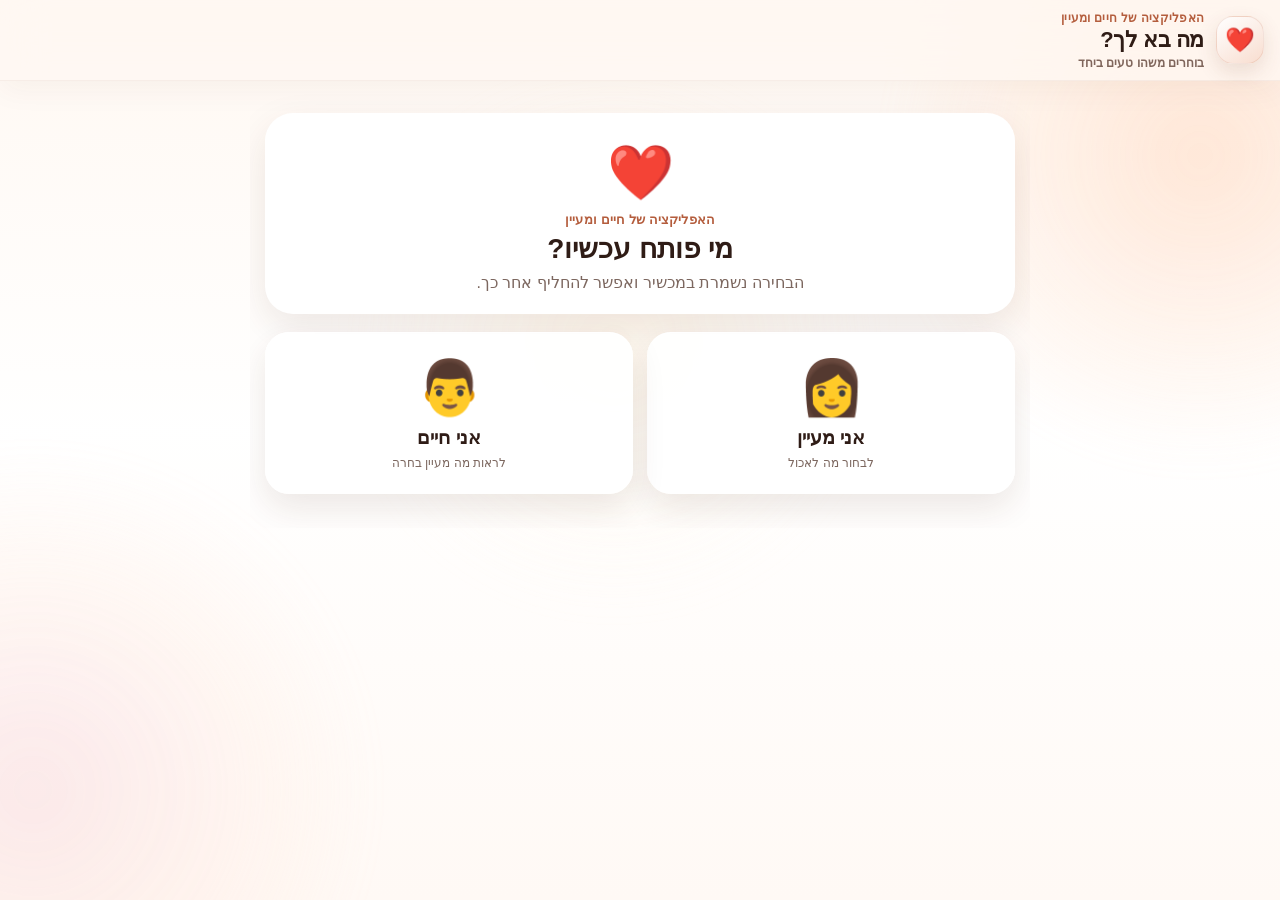
==== index.html @ 7320899e "Add files via upload" ====
<!doctype html>
<html lang="he" dir="rtl" data-theme="light">
<head>
  <meta charset="utf-8">
  <meta name="viewport" content="width=device-width, initial-scale=1, viewport-fit=cover">
  <meta name="theme-color" content="#7a3d24">
  <meta name="apple-mobile-web-app-capable" content="yes">
  <meta name="apple-mobile-web-app-status-bar-style" content="default">
  <meta name="apple-mobile-web-app-title" content="מה בא לך?">
  <link rel="manifest" href="manifest.json">
  <link rel="apple-touch-icon" href="icons/icon-192.png">
  <link rel="stylesheet" href="style.css">
  <title>מה בא לך לאכול אהובתי?</title>
</head>
<body data-build="3.6-diamond-polish">
  <header class="topbar" role="banner">
    <div class="brand-block">
      <div id="headerAvatar" class="header-avatar" aria-hidden="true">❤️</div>
      <div class="brand-copy">
        <p id="headerEyebrow" class="eyebrow">האפליקציה שלנו</p>
        <h1 id="appTitle">מה בא לך לאכול?</h1>
        <p id="headerGreeting" class="header-greeting">בוחרים משהו טעים ביחד</p>
      </div>
    </div>
    <div class="header-actions">
      <button id="switchRoleBtn" class="icon-btn profile-btn hidden" type="button" aria-label="החלפת משתמש">👤</button>
      <button id="backBtn" class="icon-btn hidden" type="button" aria-label="חזרה">←</button>
    </div>
  </header>

  <main class="app-shell" id="mainContent">
    <section id="roleView" class="role-screen hidden">
      <div class="role-intro">
        <div class="role-logo">❤️</div>
        <p class="eyebrow">האפליקציה של חיים ומעיין</p>
        <h2>מי פותח עכשיו?</h2>
        <p>הבחירה נשמרת במכשיר ואפשר להחליף אחר כך.</p>
      </div>
      <div class="role-grid">
        <button id="chooseMaayanBtn" class="role-card" type="button">
          <span class="role-avatar">👩</span>
          <strong>אני מעיין</strong>
          <small>לבחור מה לאכול</small>
        </button>
        <button id="chooseHaimBtn" class="role-card" type="button">
          <span class="role-avatar">👨</span>
          <strong>אני חיים</strong>
          <small>לראות מה מעיין בחרה</small>
        </button>
      </div>
    </section>

    <section id="loadingView" class="status-card hidden">
      <div class="spinner" aria-hidden="true"></div>
      <h2>טוען…</h2>
      <p>עוד רגע הכול מוכן</p>
    </section>

    <section id="errorView" class="status-card hidden">
      <div class="status-emoji">😕</div>
      <h2>לא הצלחנו לטעון</h2>
      <p id="errorText">בדוק את החיבור ונסה שוב.</p>
      <button id="retryBtn" class="primary-btn" type="button">נסה שוב</button>
    </section>

    <section id="categoriesView" class="hidden">
      <div class="categories-intro">
        <div>
          <p class="eyebrow">מה מתחשק לך עכשיו?</p>
          <h2>בחרי סוג ארוחה</h2>
        </div>
        <div class="categories-actions">
          <button id="openFavoritesBtn" class="favorites-entry-btn" type="button" aria-label="המועדפים שלי">
            <span>❤️</span>
            <small>המועדפים שלי</small>
          </button>
          <button id="openJournalBtn" class="journal-entry-btn" type="button" aria-label="יומן הארוחות">
            <span>📖</span>
            <small>יומן הארוחות</small>
          </button>
          <button id="openInsightsBtn" class="insights-entry-btn" type="button" aria-label="התובנות שלנו">
            <span>📊</span>
            <small>התובנות שלנו</small>
          </button>
          <button id="openTimelineBtn" class="timeline-entry-btn" type="button" aria-label="ציר הזמן שלנו">
            <span>🕒</span>
            <small>ציר הזמן</small>
          </button>
          <span class="categories-sparkle" aria-hidden="true">✨</span>
        </div>
      </div>
      <div id="categoriesGrid" class="category-grid"></div>
    </section>




    <section id="timelineView" class="hidden">
      <div class="timeline-heading">
        <div>
          <p class="eyebrow">הארוחות שלכם לאורך הזמן</p>
          <h2>ציר הזמן שלנו 🕒</h2>
        </div>
        <span id="timelineCount" class="timeline-count">0 ארוחות</span>
      </div>

      <div id="timelineList" class="timeline-list"></div>

      <section id="timelineEmpty" class="timeline-empty hidden">
        <div class="status-emoji">🕒</div>
        <h2>ציר הזמן עדיין ריק</h2>
        <p>אחרי שתבחרו ארוחות, הן יופיעו כאן כמו אלבום קטן.</p>
        <button id="timelineHomeBtn" class="primary-btn" type="button">לבחירת מנות</button>
      </section>
    </section>

    <section id="insightsView" class="hidden">
      <div class="insights-heading">
        <div>
          <p class="eyebrow">ההרגלים שלכם במספרים</p>
          <h2>התובנות שלנו 📊</h2>
        </div>

        <span id="insightsPeriod" class="insights-period">כל התקופה</span>
      </div>


      <article id="insightOfDay" class="insight-of-day">
        <div class="insight-of-day-icon">🧠</div>
        <div>
          <p class="eyebrow">התובנה של היום</p>
          <h3 id="insightOfDayText">עוד רגע נכיר את ההרגלים שלכם</h3>
        </div>
      </article>

      <section class="weekly-chart-card">
        <div class="weekly-chart-heading">
          <div>
            <p class="eyebrow">7 הימים האחרונים</p>
            <h3>הבחירות השבועיות</h3>
          </div>
          <span id="weeklyTotal">0 בחירות</span>
        </div>

        <div id="weeklyChart" class="weekly-chart" aria-label="גרף בחירות בשבוע האחרון"></div>
      </section>




      <section class="prediction-section" aria-labelledby="predictionTitle">
        <article id="predictionCard" class="prediction-card">
          <div class="prediction-card-header">
            <div class="prediction-icon" aria-hidden="true">🔮</div>

            <div class="prediction-heading-copy">
              <p class="eyebrow">ההמלצה החכמה הבאה</p>
              <h3 id="predictionTitle">מה יתאים לכם עכשיו?</h3>
            </div>

            <span id="predictionConfidence" class="prediction-confidence">
              0% התאמה
            </span>
          </div>

          <div class="prediction-body">
            <div class="prediction-image-wrap">
              <span id="predictionEmoji" class="prediction-emoji">🍽️</span>
              <img id="predictionImage" class="hidden" alt="">
            </div>

            <div class="prediction-copy">
              <h4 id="predictionMealName">עדיין לומד אתכם</h4>
              <p id="predictionReason">
                אחרי עוד כמה בחירות אוכל לתת המלצה מדויקת יותר.
              </p>

              <div class="prediction-actions">
                <button id="predictionOpenBtn" class="primary-btn" type="button">
                  לראות את המנה
                </button>

                <button id="predictionRefreshBtn" class="secondary-btn" type="button">
                  הצעה אחרת
                </button>
              </div>
            </div>
          </div>
        </article>

        <article class="learning-score-card">
          <div class="learning-score-copy">
            <span class="learning-score-icon" aria-hidden="true">🧠</span>
            <div>
              <p class="eyebrow">Learning Score</p>
              <h3>
                האפליקציה מכירה
                <strong id="learningScore">0%</strong>
                מההרגלים שלכם
              </h3>
            </div>
          </div>

          <div class="learning-score-track" aria-hidden="true">
            <div id="learningScoreFill" class="learning-score-fill"></div>
          </div>

          <p id="learningScoreHint" class="learning-score-hint">
            כל בחירה נוספת משפרת את הדיוק.
          </p>
        </article>
      </section>

      <section class="journey-section" aria-labelledby="journeyTitle">
        <article class="journey-card">
          <div class="journey-card-header">
            <div>
              <p class="eyebrow">הסיפור שלכם באפליקציה</p>
              <h3 id="journeyTitle">המסע שלכם ❤️</h3>
            </div>
            <span class="journey-heart" aria-hidden="true">❤️</span>
          </div>

          <div class="journey-stats">
            <div class="journey-stat">
              <span>📅</span>
              <strong id="journeyDays">0</strong>
              <small>ימים ביחד</small>
            </div>

            <div class="journey-stat">
              <span>🍽️</span>
              <strong id="journeyMeals">0</strong>
              <small>ארוחות</small>
            </div>

            <div class="journey-stat">
              <span>🌍</span>
              <strong id="journeyUnique">0</strong>
              <small>מנות שונות</small>
            </div>

            <div class="journey-stat">
              <span>🏆</span>
              <strong id="journeyAchievements">0</strong>
              <small>הישגים</small>
            </div>
          </div>
        </article>

        <article id="rediscoverCard" class="rediscover-card hidden">
          <div class="rediscover-image-wrap">
            <span id="rediscoverEmoji" class="rediscover-emoji">🍽️</span>
            <img id="rediscoverImage" class="hidden" alt="">
          </div>

          <div class="rediscover-copy">
            <p class="eyebrow">אולי הגיע הזמן להחזיר אותה</p>
            <h3 id="rediscoverMealName">מנה מהעבר</h3>
            <p id="rediscoverReason">עבר הרבה זמן מאז שבחרתם אותה.</p>
            <button id="rediscoverBtn" class="primary-btn" type="button">
              🔄 בא לנו שוב
            </button>
          </div>
        </article>
      </section>

      <section class="achievements-section" aria-labelledby="achievementsTitle">
        <div class="achievements-heading">
          <div>
            <p class="eyebrow">הישגים שנפתחים לפי ההרגלים שלכם</p>
            <h3 id="achievementsTitle">ההישגים שלנו 🏆</h3>
          </div>

          <span id="achievementsSummary" class="achievements-summary">
            0 מתוך 0
          </span>
        </div>

        <div id="achievementsGrid" class="achievements-grid"></div>
      </section>

      <div id="insightsGrid" class="insights-grid">
        <article class="insight-card insight-card-featured">
          <div class="insight-card-icon">🏆</div>
          <div class="insight-card-copy">
            <span>המנה המובילה</span>
            <strong id="topMealName">—</strong>
            <small id="topMealCount">0 פעמים</small>
          </div>
        </article>

        <article class="insight-card">
          <div class="insight-card-icon">🔥</div>
          <div class="insight-card-copy">
            <span>רצף נוכחי</span>
            <strong id="currentStreak">0 ימים</strong>
            <small>בחירות רצופות</small>
          </div>
        </article>

        <article class="insight-card">
          <div class="insight-card-icon">🍽️</div>
          <div class="insight-card-copy">
            <span>החודש</span>
            <strong id="monthSelections">0</strong>
            <small>ארוחות נבחרו</small>
          </div>
        </article>

        <article class="insight-card">
          <div class="insight-card-icon">❤️</div>
          <div class="insight-card-copy">
            <span>מועדפים</span>
            <strong id="favoritesShare">0%</strong>
            <small>מהבחירות</small>
          </div>
        </article>

        <article class="insight-card">
          <div class="insight-card-icon">📚</div>
          <div class="insight-card-copy">
            <span>סה״כ בחירות</span>
            <strong id="totalSelections">0</strong>
            <small>מאז שהתחלתם</small>
          </div>
        </article>

        <article class="insight-card">
          <div class="insight-card-icon">🎨</div>
          <div class="insight-card-copy">
            <span>קטגוריה מובילה</span>
            <strong id="topCategory">—</strong>
            <small id="topCategoryCount">0 בחירות</small>
          </div>
        </article>
      </div>

      <section id="insightsEmpty" class="insights-empty hidden">
        <div class="status-emoji">📊</div>
        <h2>עדיין אין מספיק נתונים</h2>
        <p>אחרי כמה בחירות יופיעו כאן התובנות שלכם.</p>
        <button id="insightsHomeBtn" class="primary-btn" type="button">לבחירת מנות</button>
      </section>
    </section>

    <section id="journalView" class="hidden">
      <div class="journal-heading">
        <div>
          <p class="eyebrow">הבחירות שלכם לאורך הזמן</p>
          <h2>יומן הארוחות 📖</h2>
        </div>
        <span id="journalCount" class="journal-count">0 ארוחות</span>
      </div>

      <div id="journalList" class="journal-list"></div>

      <section id="journalEmpty" class="journal-empty hidden">
        <div class="status-emoji">🍽️</div>
        <h2>עוד אין ארוחות ביומן</h2>
        <p>אחרי שמעיין תבחר מנה, היא תופיע כאן אוטומטית.</p>
        <button id="journalHomeBtn" class="primary-btn" type="button">לבחירת מנות</button>
      </section>
    </section>

    <section id="favoritesView" class="hidden">
      <div class="favorites-heading">
        <div>
          <p class="eyebrow">כל מה שאהבת</p>
          <h2>המועדפים שלי ❤️</h2>
        </div>
        <span id="favoritesCount" class="favorites-count">0 מנות</span>
      </div>

      <div id="favoritesGrid" class="favorites-grid"></div>

      <section id="favoritesEmpty" class="favorites-empty hidden">
        <div class="status-emoji">🤍</div>
        <h2>עדיין אין מועדפים</h2>
        <p>לחצי על הלב בכרטיס של מנה והיא תופיע כאן.</p>
        <button id="favoritesHomeBtn" class="primary-btn" type="button">לבחירת מנות</button>
      </section>
    </section>

    <section id="mealsView" class="hidden swipe-view">
      <div class="swipe-heading">
        <div>
          <p class="eyebrow">החליקי שמאלה או ימינה</p>
          <h2 id="mealsTitle">מנות</h2>
        </div>
        <span id="swipeCounter" class="swipe-counter">1 מתוך 1</span>
      </div>

      <div id="swipeDeck" class="swipe-deck" aria-live="polite"></div>

      <div id="swipeActions" class="swipe-actions">
        <button id="skipMealBtn" class="swipe-action skip" type="button" aria-label="לא בא לי">
          <span>✕</span>
          <small>לא בא לי</small>
        </button>
        <button id="chooseMealBtn" class="swipe-action choose" type="button" aria-label="זה בדיוק מה שבא לי">
          <span>♥</span>
          <small>זה בדיוק מה שבא לי</small>
        </button>
      </div>

      <button id="shuffleDeckBtn" class="secondary-btn shuffle-deck-btn" type="button">
        🔀 ערבבי מחדש
      </button>

      <p id="emptyMeals" class="empty-message hidden">אין כרגע מנות בקטגוריה הזאת.</p>
    </section>


    <section id="rouletteView" class="roulette-view hidden" aria-live="polite">
      <div class="roulette-shell">
        <div class="roulette-brand">
          <span class="roulette-brain" aria-hidden="true">🧠</span>
          <div>
            <p class="eyebrow">Smart Shuffle</p>
            <h2>בוחר משהו טעים…</h2>
          </div>
        </div>

        <div class="roulette-window" aria-label="רולטת מנות">
          <div class="roulette-focus" aria-hidden="true"></div>
          <div id="rouletteReel" class="roulette-reel"></div>
        </div>

        <div id="rouletteReveal" class="roulette-reveal" aria-live="polite">
          <p id="rouletteStatus" class="roulette-status">
            מערבב את המנות
          </p>

          <div id="rouletteWinnerCopy" class="roulette-winner-copy hidden">
            <p class="roulette-winner-kicker">🧠 Smart Shuffle בחר בשבילכם</p>
            <h3 id="rouletteWinnerName"></h3>
            <p id="rouletteWinnerReason" class="roulette-winner-reason"></p>
          </div>
        </div>

        <button
          id="cancelRouletteBtn"
          class="secondary-btn roulette-cancel"
          type="button"
        >
          ביטול
        </button>
      </div>
    </section>

    <section id="choiceView" class="hidden">
      <article class="choice-card">
        <p class="eyebrow">הבחירה של מעיין</p>
        <div class="choice-image-wrap">
          <img id="choiceImage" alt="">
          <span id="choiceEmoji" class="choice-emoji">🍽️</span>
        </div>
        <h2 id="choiceName"></h2>
        <p id="choiceDescription"></p>
        <div id="choiceMeta" class="meta-row"></div>
        <button id="confirmBtn" class="primary-btn" type="button">בא לי את זה ❤️</button>
      </article>
    </section>

    <section id="successView" class="status-card hidden">
      <div class="success-icon">✓</div>
      <h2>הבחירה נשמרה</h2>
      <p id="successText"></p>
      <button id="homeBtn" class="primary-btn" type="button">לבחירה חדשה</button>
    </section>

    <section id="haimView" class="hidden">
      <div class="viewer-heading">
        <div>
          <p class="eyebrow">המסך של חיים</p>
          <h2>מה מעיין בחרה?</h2>
        </div>
        <button id="refreshSelectionBtn" class="secondary-btn" type="button">🔄 רענן</button>
      </div>

      <article id="latestSelectionCard" class="latest-card hidden">
        <div class="latest-image-wrap">
          <img id="latestSelectionImage" alt="">
          <span id="latestSelectionEmoji" class="choice-emoji">🍽️</span>
        </div>
        <p class="eyebrow">מעיין רוצה</p>
        <h2 id="latestSelectionName"></h2>
        <p id="latestSelectionTime" class="latest-time"></p>
        <p id="latestSelectionNotes" class="latest-notes hidden"></p>
        <span id="latestSelectionStatus" class="status-badge">חדש</span>
      </article>

      <section id="noSelectionCard" class="status-card hidden">
        <div class="status-emoji">🍽️</div>
        <h2>עדיין אין בחירה</h2>
        <p>ברגע שמעיין תבחר מנה היא תופיע כאן.</p>
      </section>

      <p id="autoRefreshText" class="auto-refresh-text">מתעדכן אוטומטית כל 20 שניות</p>
    </section>
  </main>

  <aside id="smartDebugPanel" class="smart-debug hidden" aria-live="polite">
    <div class="smart-debug-header">
      <strong>🧠 Smart Shuffle Debug</strong>
      <button id="closeSmartDebugBtn" type="button" aria-label="סגור">×</button>
    </div>
    <div id="smartDebugContent"></div>
  </aside>

  <div id="appToast" class="app-toast hidden" role="status" aria-live="polite"></div>

  <template id="cardTemplate">
    <button class="food-card" type="button">
      <div class="image-wrap"><img alt=""><span class="fallback-emoji">🍽️</span></div>
      <div class="card-content"><h3></h3><p></p></div>
    </button>
  </template>

  <script type="module" src="js/app.js"></script>
</body>
</html>
---- style.css ----
:root{
  --color-bg:#fff8f2;
  --color-surface:#ffffff;
  --color-surface-soft:#fffaf7;
  --color-primary:#c85f3b;
  --color-primary-dark:#7a3d24;
  --color-text:#2f1c16;
  --color-text-muted:#7c675f;
  --color-success:#27742d;
  --color-danger:#c14b4d;

  --radius-sm:14px;
  --radius-md:20px;
  --radius-lg:28px;
  --radius-xl:30px;

  --shadow-sm:0 7px 20px rgba(79,39,24,.09);
  --shadow-md:0 10px 28px rgba(79,39,24,.12);
  --shadow-lg:0 20px 48px rgba(71,31,17,.17);

  --font-xs:12px;
  --font-sm:13px;
  --font-md:17px;
  --font-lg:25px;
  --font-xl:29px;

  --motion-fast:.15s;
  --motion-medium:.32s;
}

html[data-theme="light"]{
  color-scheme:light;
}

*{box-sizing:border-box}html{background:var(--color-bg)}body{margin:0;font-family:-apple-system,BlinkMacSystemFont,"Segoe UI",Arial,sans-serif;background:linear-gradient(180deg,#fff8f2 0%,#fff 48%);color:var(--color-text);min-height:100vh}.topbar{position:sticky;top:0;z-index:10;display:flex;align-items:center;justify-content:space-between;padding:calc(16px + env(safe-area-inset-top)) 18px 14px;background:rgba(255,248,242,.92);backdrop-filter:blur(18px);border-bottom:1px solid rgba(122,61,36,.08)}h1,h2,h3,p{margin-top:0}.topbar h1{font-size:25px;margin-bottom:0}.eyebrow{color:#b45d3d;font-size:13px;font-weight:800;margin-bottom:4px}.app-shell{width:min(780px,100%);margin:auto;padding:20px 16px calc(32px + env(safe-area-inset-bottom))}.grid{display:grid;grid-template-columns:repeat(2,minmax(0,1fr));gap:14px}.food-card{padding:0;border:0;text-align:right;background:#fff;border-radius:22px;overflow:hidden;box-shadow:0 10px 28px rgba(79,39,24,.10);cursor:pointer;color:inherit;transition:transform .15s ease,box-shadow .15s ease}.food-card:active{transform:scale(.985)}.image-wrap{position:relative;aspect-ratio:1.2/1;background:#f4e3d8;display:grid;place-items:center;overflow:hidden}.image-wrap img{width:100%;height:100%;object-fit:cover}.fallback-emoji{position:absolute;font-size:54px}.card-content{padding:12px}.card-content h3{font-size:17px;margin-bottom:5px}.card-content p{font-size:13px;color:var(--color-text-muted);margin:0;min-height:18px}.section-heading{display:flex;align-items:center;justify-content:space-between;gap:12px}.primary-btn,.secondary-btn,.icon-btn{border:0;border-radius:16px;font-weight:800;cursor:pointer}.primary-btn{width:100%;padding:15px 18px;background:var(--color-primary);color:#fff;font-size:17px}.secondary-btn{padding:11px 13px;background:#f5dfd2;color:var(--color-primary-dark)}.icon-btn{width:42px;height:42px;background:#fff;color:var(--color-primary-dark);font-size:22px;box-shadow:0 6px 18px rgba(79,39,24,.1)}.choice-card,.status-card{background:#fff;border-radius:28px;padding:18px;box-shadow:0 14px 38px rgba(79,39,24,.12)}.choice-image-wrap{position:relative;width:100%;aspect-ratio:1.2/1;background:#f4e3d8;border-radius:20px;overflow:hidden;display:grid;place-items:center;margin-bottom:16px}.choice-image-wrap img{width:100%;height:100%;object-fit:cover}.choice-emoji{position:absolute;font-size:70px}.choice-card h2{font-size:27px;margin-bottom:8px}.choice-card p:not(.eyebrow){color:#6f5b53;line-height:1.55}.meta-row{display:flex;flex-wrap:wrap;gap:8px;margin:14px 0}.meta-pill{background:#fff1e9;color:var(--color-primary-dark);border-radius:999px;padding:7px 10px;font-size:12px;font-weight:700}.status-card{text-align:center;padding:36px 22px}.success-icon{width:72px;height:72px;margin:0 auto 18px;border-radius:50%;display:grid;place-items:center;background:#dff3df;color:#27742d;font-size:38px;font-weight:900}.status-emoji{font-size:54px;margin-bottom:12px}.spinner{width:44px;height:44px;margin:0 auto 18px;border:4px solid #f3d8ca;border-top-color:#c85f3b;border-radius:50%;animation:spin .9s linear infinite}.empty-message{text-align:center;color:var(--color-text-muted);padding:28px}.hidden{display:none!important}@keyframes spin{to{transform:rotate(360deg)}}@media(min-width:650px){.grid{grid-template-columns:repeat(3,minmax(0,1fr))}}.header-actions{display:flex;gap:8px;align-items:center}.role-screen{padding-top:10px}.role-intro{text-align:center;background:#fff;border-radius:28px;padding:28px 18px 22px;box-shadow:0 14px 38px rgba(79,39,24,.10);margin-bottom:18px}.role-logo{font-size:54px;margin-bottom:8px}.role-intro h2{font-size:28px;margin-bottom:8px}.role-intro>p:last-child{color:var(--color-text-muted);margin-bottom:0}.role-grid{display:grid;grid-template-columns:repeat(2,minmax(0,1fr));gap:14px}.role-card{border:0;background:#fff;border-radius:24px;padding:24px 12px;box-shadow:0 10px 28px rgba(79,39,24,.10);color:var(--color-text);display:flex;flex-direction:column;align-items:center;gap:7px;cursor:pointer}.role-card:active{transform:scale(.985)}.role-avatar{font-size:54px}.role-card strong{font-size:19px}.role-card small{font-size:12px;color:var(--color-text-muted)}.viewer-heading{display:flex;justify-content:space-between;align-items:center;gap:12px;margin-bottom:16px}.latest-card{background:#fff;border-radius:28px;padding:18px;box-shadow:0 14px 38px rgba(79,39,24,.12)}.latest-image-wrap{position:relative;width:100%;aspect-ratio:1.2/1;background:#f4e3d8;border-radius:20px;overflow:hidden;display:grid;place-items:center;margin-bottom:16px}.latest-image-wrap img{width:100%;height:100%;object-fit:cover}.latest-card h2{font-size:30px;margin-bottom:8px}.latest-time{color:var(--color-text-muted);margin-bottom:12px}.latest-notes{background:#fff1e9;border-radius:14px;padding:11px;color:#6e493b}.status-badge{display:inline-block;border-radius:999px;padding:7px 12px;background:#dff3df;color:#27742d;font-size:12px;font-weight:800}.auto-refresh-text{text-align:center;color:#9b8177;font-size:12px;margin-top:14px}.primary-btn:disabled,.secondary-btn:disabled{opacity:.65;cursor:wait}@media(max-width:420px){.role-grid{grid-template-columns:1fr}}

/* v1.2 — professional header */
.topbar{min-height:108px;padding:calc(14px + env(safe-area-inset-top)) 16px 14px;background:linear-gradient(135deg,rgba(255,248,242,.97),rgba(255,238,227,.94));box-shadow:0 8px 30px rgba(85,42,25,.08)}
.brand-block{display:flex;align-items:center;gap:12px;min-width:0}
.header-avatar{width:48px;height:48px;flex:0 0 48px;border-radius:17px;display:grid;place-items:center;font-size:24px;background:linear-gradient(145deg,#fff,#f8ddcf);border:1px solid rgba(180,93,61,.14);box-shadow:0 8px 20px rgba(122,61,36,.14)}
.brand-copy{min-width:0}
.brand-copy .eyebrow{margin-bottom:2px;font-size:12px;letter-spacing:.02em}
.topbar h1{font-size:22px;line-height:1.15;white-space:nowrap;overflow:hidden;text-overflow:ellipsis;max-width:min(58vw,430px)}
.header-greeting{margin:4px 0 0;color:#80665c;font-size:12px;font-weight:600;white-space:nowrap;overflow:hidden;text-overflow:ellipsis;max-width:min(58vw,430px)}
.profile-btn{background:linear-gradient(145deg,#fff,#fff4ee)}
@media(max-width:420px){.topbar{min-height:102px}.header-avatar{width:44px;height:44px;flex-basis:44px;border-radius:15px}.topbar h1{font-size:20px;max-width:52vw}.header-greeting{max-width:52vw}}


/* v1.2 step 2 — rich category cards */
.categories-intro{
  display:flex;
  align-items:center;
  justify-content:space-between;
  gap:16px;
  margin:2px 2px 18px;
}
.categories-intro h2{
  margin:0;
  font-size:27px;
  line-height:1.15;
}
.categories-intro .eyebrow{
  margin-bottom:5px;
}
.categories-sparkle{
  width:48px;
  height:48px;
  flex:0 0 48px;
  display:grid;
  place-items:center;
  border-radius:18px;
  font-size:23px;
  background:linear-gradient(145deg,#fff,#ffece1);
  box-shadow:0 9px 25px rgba(122,61,36,.12);
}
.category-grid{
  display:grid;
  grid-template-columns:repeat(2,minmax(0,1fr));
  gap:16px;
}
.category-card{
  --category-a:#f0a46e;
  --category-b:#d76543;
  position:relative;
  padding:0;
  border:0;
  border-radius:25px;
  overflow:hidden;
  color:var(--color-text);
  background:#fff;
  text-align:right;
  cursor:pointer;
  box-shadow:0 13px 32px rgba(79,39,24,.13);
  transform:translateY(0);
  opacity:0;
  animation:categoryIn .45s cubic-bezier(.2,.8,.2,1) forwards;
  animation-delay:calc(var(--card-index,0) * 55ms);
  -webkit-tap-highlight-color:transparent;
  transition:transform .18s ease,box-shadow .18s ease;
}
.category-card:active{
  transform:scale(.965);
  box-shadow:0 7px 18px rgba(79,39,24,.14);
}
.category-visual{
  position:relative;
  aspect-ratio:1.45/1;
  display:grid;
  place-items:center;
  overflow:hidden;
  background:
    radial-gradient(circle at 78% 20%,rgba(255,255,255,.4),transparent 30%),
    linear-gradient(135deg,var(--category-a),var(--category-b));
}
.category-image{
  position:absolute;
  inset:0;
  width:100%;
  height:100%;
  object-fit:cover;
  opacity:0;
  transform:scale(1.04);
  transition:opacity .25s ease,transform .4s ease;
}
.category-image.is-loaded{
  opacity:1;
}
.category-card:hover .category-image.is-loaded{
  transform:scale(1.08);
}
.category-overlay{
  position:absolute;
  inset:0;
  background:linear-gradient(180deg,rgba(34,15,8,.02),rgba(34,15,8,.28));
}
.category-emoji{
  position:relative;
  z-index:1;
  font-size:62px;
  filter:drop-shadow(0 8px 10px rgba(55,20,8,.2));
  transform:translateY(2px);
}
.category-emoji.is-hidden{
  opacity:0;
}
.category-count{
  position:absolute;
  z-index:2;
  top:10px;
  left:10px;
  padding:7px 10px;
  border-radius:999px;
  color:#fff;
  font-size:11px;
  font-weight:850;
  background:rgba(43,20,12,.48);
  backdrop-filter:blur(10px);
  border:1px solid rgba(255,255,255,.22);
}
.category-content{
  min-height:85px;
  padding:13px 14px 15px;
  background:linear-gradient(180deg,#fff,#fffaf7);
}
.category-content h3{
  margin:0 0 5px;
  font-size:20px;
  line-height:1.15;
}
.category-content p{
  margin:0;
  color:#806b62;
  font-size:13px;
  line-height:1.35;
}
.category-card[data-category="breakfast"]{--category-a:#ffd982;--category-b:#f1a64b}
.category-card[data-category="lunch"]{--category-a:#ffad72;--category-b:#e06443}
.category-card[data-category="dinner"]{--category-a:#7695b6;--category-b:#344d70}
.category-card[data-category="snack"]{--category-a:#f4a2b3;--category-b:#cf607e}
.category-card[data-category="dessert"]{--category-a:#f7b3d4;--category-b:#c968a1}
.category-card[data-category="drink"]{--category-a:#81d8ea;--category-b:#3c9bbb}
.category-card[data-category="surprise"]{--category-a:#b89bf0;--category-b:#7551b5}
@keyframes categoryIn{
  from{opacity:0;transform:translateY(14px)}
  to{opacity:1;transform:translateY(0)}
}
@media(max-width:420px){
  .category-grid{gap:13px}
  .category-card{border-radius:22px}
  .category-emoji{font-size:52px}
  .category-content{min-height:80px;padding:12px}
  .category-content h3{font-size:18px}
  .category-count{top:8px;left:8px;padding:6px 8px;font-size:10px}
}
@media(min-width:700px){
  .category-grid{grid-template-columns:repeat(3,minmax(0,1fr))}
}


/* v1.3 step 1 — swipe meal deck */
.swipe-view{
  overflow:hidden;
}
.swipe-heading{
  display:flex;
  align-items:flex-end;
  justify-content:space-between;
  gap:14px;
  margin-bottom:14px;
}
.swipe-heading h2{
  margin:0;
  font-size:29px;
}
.swipe-counter{
  flex:0 0 auto;
  padding:8px 11px;
  border-radius:999px;
  background:#fff;
  color:var(--color-primary-dark);
  font-size:12px;
  font-weight:850;
  box-shadow:0 7px 20px rgba(79,39,24,.09);
}
.swipe-deck{
  position:relative;
  width:100%;
  min-height:min(65vh,570px);
  margin:0 auto 18px;
  perspective:1200px;
}
.swipe-card{
  position:absolute;
  inset:0;
  display:flex;
  flex-direction:column;
  border-radius:30px;
  overflow:hidden;
  background:#fff;
  box-shadow:0 20px 48px rgba(71,31,17,.17);
  touch-action:none;
  user-select:none;
  transform-origin:50% 100%;
  will-change:transform,opacity;
  transition:transform .32s cubic-bezier(.2,.85,.2,1),opacity .25s ease;
}
.swipe-card:nth-last-child(2){
  transform:translateY(12px) scale(.965);
  opacity:.72;
}
.swipe-card:nth-last-child(3){
  transform:translateY(24px) scale(.93);
  opacity:.42;
}
.swipe-card.is-dragging{
  transition:none;
}
.swipe-card.is-exiting-left{
  transform:translate(-135%,12px) rotate(-18deg)!important;
  opacity:0;
}
.swipe-card.is-exiting-right{
  transform:translate(135%,12px) rotate(18deg)!important;
  opacity:0;
}
.swipe-card-image{
  position:relative;
  flex:1 1 62%;
  min-height:310px;
  overflow:hidden;
  background:
    radial-gradient(circle at 75% 20%,rgba(255,255,255,.55),transparent 28%),
    linear-gradient(140deg,#f4d3bd,#d88158);
  display:grid;
  place-items:center;
}
.swipe-card-image img{
  position:absolute;
  inset:0;
  width:100%;
  height:100%;
  object-fit:cover;
}
.swipe-card-emoji{
  font-size:82px;
  filter:drop-shadow(0 12px 18px rgba(70,30,15,.22));
}
.swipe-card-stamp{
  position:absolute;
  top:24px;
  padding:9px 16px;
  border:4px solid currentColor;
  border-radius:12px;
  font-size:24px;
  font-weight:950;
  letter-spacing:.04em;
  opacity:0;
  transform:rotate(-11deg) scale(.85);
  transition:opacity .08s linear;
  background:rgba(255,255,255,.84);
  backdrop-filter:blur(8px);
}
.swipe-card-stamp.like{
  right:22px;
  color:#2c9b58;
}
.swipe-card-stamp.nope{
  left:22px;
  color:#d84f50;
  transform:rotate(11deg) scale(.85);
}
.swipe-card-body{
  flex:0 0 auto;
  padding:18px 18px 20px;
}
.swipe-card-title-row{
  display:flex;
  align-items:flex-start;
  justify-content:space-between;
  gap:12px;
}
.swipe-card-title-row h3{
  margin:0;
  font-size:28px;
  line-height:1.1;
}
.swipe-favorite{
  flex:0 0 auto;
  font-size:22px;
}
.swipe-card-description{
  margin:9px 0 14px;
  color:#745f57;
  line-height:1.5;
}
.swipe-card-meta{
  display:flex;
  flex-wrap:wrap;
  gap:8px;
}
.swipe-actions{
  display:grid;
  grid-template-columns:1fr 1.7fr;
  gap:12px;
  margin-top:4px;
}
.swipe-action{
  min-height:64px;
  border:0;
  border-radius:22px;
  display:flex;
  align-items:center;
  justify-content:center;
  gap:9px;
  font-weight:900;
  cursor:pointer;
  box-shadow:0 10px 26px rgba(70,30,15,.12);
}
.swipe-action span{
  font-size:25px;
  line-height:1;
}
.swipe-action small{
  font-size:13px;
  font-weight:900;
}
.swipe-action.skip{
  background:#fff;
  color:#c14b4d;
}
.swipe-action.choose{
  background:linear-gradient(135deg,#d96d47,#bd4d35);
  color:#fff;
}
.swipe-action:active{
  transform:scale(.97);
}
.shuffle-deck-btn{
  display:block;
  margin:13px auto 0;
}
.swipe-finished{
  position:absolute;
  inset:0;
  display:grid;
  place-items:center;
  text-align:center;
  padding:30px;
  border-radius:30px;
  background:#fff;
  box-shadow:0 16px 40px rgba(71,31,17,.12);
}
.swipe-finished .status-emoji{
  margin-bottom:10px;
}
@media(max-width:420px){
  .swipe-deck{min-height:550px}
  .swipe-card-image{min-height:300px}
  .swipe-card-title-row h3{font-size:25px}
  .swipe-actions{grid-template-columns:1fr 1.55fr}
  .swipe-action small{font-size:12px}
}


/* v1.5 — favorites */
.swipe-favorite{
  flex:0 0 auto;
  width:46px;
  height:46px;
  display:grid;
  place-items:center;
  padding:0;
  border:0;
  border-radius:16px;
  background:var(--color-surface-soft);
  font-size:24px;
  cursor:pointer;
  box-shadow:var(--shadow-sm);
  transition:
    transform var(--motion-fast) ease,
    background var(--motion-fast) ease;
  -webkit-tap-highlight-color:transparent;
}
.swipe-favorite:active{
  transform:scale(.88);
}
.swipe-favorite[aria-pressed="true"]{
  background:#fff0f2;
}


/* v1.6 — favorites screen */
.categories-actions{display:flex;align-items:center;gap:10px}
.favorites-entry-btn{
  min-height:48px;padding:7px 11px;border:0;border-radius:18px;
  display:flex;flex-direction:column;align-items:center;justify-content:center;
  background:linear-gradient(145deg,#fff,#fff0f2);color:var(--color-primary-dark);
  box-shadow:var(--shadow-sm);cursor:pointer;-webkit-tap-highlight-color:transparent
}
.favorites-entry-btn span{font-size:20px;line-height:1}
.favorites-entry-btn small{font-size:9px;font-weight:900;margin-top:3px;white-space:nowrap}
.favorites-entry-btn:active{transform:scale(.95)}
.favorites-heading{display:flex;align-items:flex-end;justify-content:space-between;gap:14px;margin-bottom:18px}
.favorites-heading h2{font-size:29px;margin:0}
.favorites-count{padding:8px 11px;border-radius:999px;background:var(--color-surface);color:var(--color-primary-dark);font-size:12px;font-weight:850;box-shadow:var(--shadow-sm)}
.favorites-grid{display:grid;grid-template-columns:repeat(2,minmax(0,1fr));gap:14px}
.favorite-card{overflow:hidden;border-radius:24px;background:var(--color-surface);box-shadow:var(--shadow-md);opacity:0;animation:favoriteIn .38s ease forwards;animation-delay:calc(var(--favorite-index,0)*45ms)}
.favorite-image-wrap{position:relative;width:100%;aspect-ratio:1.25/1;padding:0;border:0;background:#f4e3d8;display:grid;place-items:center;overflow:hidden;cursor:pointer}
.favorite-image-wrap img{position:absolute;inset:0;width:100%;height:100%;object-fit:cover}
.favorite-emoji{font-size:52px}
.favorite-card-content{padding:12px}
.favorite-title-row{display:flex;align-items:flex-start;justify-content:space-between;gap:8px}
.favorite-title-row h3{font-size:17px;margin:0}
.favorite-remove-btn{flex:0 0 38px;width:38px;height:38px;padding:0;border:0;border-radius:13px;background:#fff0f2;font-size:19px;cursor:pointer}
.favorite-remove-btn:active{transform:scale(.88)}
.favorite-card-content p{font-size:12px;line-height:1.4;color:var(--color-text-muted);margin:7px 0 10px;display:-webkit-box;-webkit-line-clamp:2;-webkit-box-orient:vertical;overflow:hidden}
.favorite-meta{display:flex;flex-wrap:wrap;gap:5px}
.favorite-meta .meta-pill{font-size:9px;padding:5px 7px}
.favorites-empty{text-align:center;padding:34px 20px;border-radius:var(--radius-lg);background:var(--color-surface);box-shadow:var(--shadow-md)}
.favorites-empty .primary-btn{margin-top:10px}
@keyframes favoriteIn{from{opacity:0;transform:translateY(10px)}to{opacity:1;transform:translateY(0)}}
@media(max-width:390px){.favorites-grid{gap:11px}.favorite-card-content{padding:10px}.favorite-title-row h3{font-size:15px}.favorites-entry-btn small{display:none}.favorites-entry-btn{width:48px;padding:0}}
@media(min-width:700px){.favorites-grid{grid-template-columns:repeat(3,minmax(0,1fr))}}


/* v1.6.1 — non-blocking app toast */
.app-toast{
  position:fixed;
  z-index:9999;
  left:50%;
  bottom:calc(22px + env(safe-area-inset-bottom));
  width:min(calc(100% - 32px),420px);
  padding:13px 16px;
  border-radius:16px;
  background:rgba(47,28,22,.94);
  color:#fff;
  text-align:center;
  font-size:14px;
  font-weight:850;
  box-shadow:0 14px 34px rgba(47,28,22,.25);
  backdrop-filter:blur(14px);
  opacity:0;
  transform:translate(-50%,18px);
  transition:opacity .2s ease,transform .2s ease;
}
.app-toast.is-visible{
  opacity:1;
  transform:translate(-50%,0);
}
.app-toast[data-type="success"]{
  background:rgba(39,116,45,.94);
}
.app-toast[data-type="error"]{
  background:rgba(173,53,55,.96);
}


/* v1.8 — Smart Shuffle debug */
.smart-debug{
  position:fixed;
  z-index:10000;
  top:calc(12px + env(safe-area-inset-top));
  left:12px;
  width:min(430px,calc(100% - 24px));
  max-height:72vh;
  overflow:auto;
  padding:14px;
  border-radius:20px;
  background:rgba(30,22,19,.96);
  color:#fff;
  box-shadow:0 20px 50px rgba(0,0,0,.32);
  backdrop-filter:blur(18px);
}
.smart-debug-header{
  position:sticky;
  top:-14px;
  display:flex;
  align-items:center;
  justify-content:space-between;
  gap:12px;
  padding:12px 2px;
  margin:-14px 0 10px;
  background:rgba(30,22,19,.96);
}
.smart-debug-header button{
  width:34px;
  height:34px;
  border:0;
  border-radius:12px;
  background:rgba(255,255,255,.12);
  color:#fff;
  font-size:22px;
}
.smart-debug-row{
  padding:11px 12px;
  margin-bottom:8px;
  border-radius:14px;
  background:rgba(255,255,255,.08);
}
.smart-debug-row.is-picked{
  outline:2px solid #75dc8c;
  background:rgba(67,151,88,.25);
}
.smart-debug-title{
  display:flex;
  align-items:center;
  justify-content:space-between;
  gap:10px;
  margin-bottom:4px;
}
.smart-debug-title span{
  min-width:42px;
  padding:4px 8px;
  border-radius:999px;
  background:rgba(255,255,255,.14);
  text-align:center;
  font-weight:900;
}
.smart-debug-row small{
  color:rgba(255,255,255,.72);
  line-height:1.45;
}


/* v1.9 — Premium Buttons */
button,
.primary-btn,
.secondary-btn,
.role-btn,
.header-icon-btn,
.swipe-action,
.category-card,
.favorite-card,
.favorites-entry-btn,
.shuffle-deck-btn{
  -webkit-tap-highlight-color:transparent;
  transform:translateZ(0);
  transition:
    transform .18s cubic-bezier(.2,.8,.2,1),
    box-shadow .18s ease,
    filter .18s ease,
    opacity .18s ease;
  will-change:transform;
}

button:not(:disabled):active,
.primary-btn:not(:disabled):active,
.secondary-btn:not(:disabled):active,
.role-btn:not(:disabled):active,
.header-icon-btn:not(:disabled):active,
.swipe-action:not(:disabled):active,
.category-card:not(:disabled):active,
.favorite-card:not(:disabled):active,
.favorites-entry-btn:not(:disabled):active,
.shuffle-deck-btn:not(:disabled):active{
  transform:translateY(2px) scale(.975);
  filter:saturate(.98) brightness(.98);
}

.primary-btn,
.swipe-action.choose{
  box-shadow:
    0 12px 28px rgba(190,79,49,.22),
    inset 0 1px 0 rgba(255,255,255,.18);
}

.primary-btn:not(:disabled):active,
.swipe-action.choose:not(:disabled):active{
  box-shadow:
    0 6px 16px rgba(190,79,49,.18),
    inset 0 1px 0 rgba(255,255,255,.12);
}

.secondary-btn,
.role-btn,
.header-icon-btn,
.swipe-action.skip,
.favorites-entry-btn{
  box-shadow:
    0 10px 24px rgba(70,35,22,.10),
    inset 0 1px 0 rgba(255,255,255,.72);
}

.secondary-btn:not(:disabled):active,
.role-btn:not(:disabled):active,
.header-icon-btn:not(:disabled):active,
.swipe-action.skip:not(:disabled):active,
.favorites-entry-btn:not(:disabled):active{
  box-shadow:
    0 5px 14px rgba(70,35,22,.10),
    inset 0 1px 0 rgba(255,255,255,.58);
}

.category-card:not(:disabled):active,
.favorite-card:not(:disabled):active{
  box-shadow:0 7px 18px rgba(79,39,24,.13);
}

button:focus-visible,
.primary-btn:focus-visible,
.secondary-btn:focus-visible,
.role-btn:focus-visible,
.header-icon-btn:focus-visible,
.swipe-action:focus-visible,
.category-card:focus-visible,
.favorite-card:focus-visible,
.favorites-entry-btn:focus-visible,
.shuffle-deck-btn:focus-visible{
  outline:none;
  box-shadow:
    0 0 0 3px rgba(255,255,255,.96),
    0 0 0 6px rgba(200,95,59,.34),
    0 10px 26px rgba(79,39,24,.14);
}

button:disabled,
.primary-btn:disabled,
.secondary-btn:disabled,
.role-btn:disabled,
.header-icon-btn:disabled,
.swipe-action:disabled,
.shuffle-deck-btn:disabled{
  cursor:not-allowed;
  opacity:.55;
  transform:none!important;
  filter:none!important;
}

@media (hover:hover) and (pointer:fine){
  button:not(:disabled):hover,
  .primary-btn:not(:disabled):hover,
  .secondary-btn:not(:disabled):hover,
  .role-btn:not(:disabled):hover,
  .header-icon-btn:not(:disabled):hover,
  .swipe-action:not(:disabled):hover,
  .category-card:not(:disabled):hover,
  .favorite-card:not(:disabled):hover,
  .favorites-entry-btn:not(:disabled):hover,
  .shuffle-deck-btn:not(:disabled):hover{
    transform:translateY(-1px) scale(1.015);
    filter:saturate(1.03);
  }
}

@media (prefers-reduced-motion:reduce){
  button,
  .primary-btn,
  .secondary-btn,
  .role-btn,
  .header-icon-btn,
  .swipe-action,
  .category-card,
  .favorite-card,
  .favorites-entry-btn,
  .shuffle-deck-btn{
    transition:none!important;
  }
}


/* v2.0 — Heart Pop, Toast & Haptics */
.swipe-favorite,
.favorite-toggle{
  transform-origin:center;
}

.heart-pop{
  animation:heartPop .42s cubic-bezier(.2,.9,.25,1.35);
}

@keyframes heartPop{
  0%{transform:scale(1) rotate(0)}
  35%{transform:scale(1.42) rotate(-8deg)}
  62%{transform:scale(.92) rotate(4deg)}
  100%{transform:scale(1) rotate(0)}
}

.app-toast{
  display:flex;
  align-items:center;
  justify-content:center;
  gap:10px;
  min-height:52px;
}

.app-toast-icon{
  display:grid;
  place-items:center;
  flex:0 0 auto;
  font-size:20px;
  transform:scale(.8);
  opacity:0;
}

.app-toast.is-visible .app-toast-icon{
  animation:toastIconIn .36s cubic-bezier(.2,.9,.25,1.3) forwards;
}

@keyframes toastIconIn{
  0%{opacity:0;transform:scale(.55) translateY(4px)}
  65%{opacity:1;transform:scale(1.18) translateY(0)}
  100%{opacity:1;transform:scale(1)}
}

@media (prefers-reduced-motion:reduce){
  .heart-pop,
  .app-toast.is-visible .app-toast-icon{
    animation:none!important;
  }

  .app-toast-icon{
    opacity:1;
    transform:none;
  }
}


/* v2.1 — Hero Images & Smart Loading */
.image-wrap,
.choice-image-wrap,
.swipe-card-image,
.favorite-card-image{
  position:relative;
  overflow:hidden;
  background:
    linear-gradient(110deg,#f6e8df 8%,#fff6f0 18%,#f6e8df 33%);
  background-size:200% 100%;
}

.image-wrap.is-loading,
.choice-image-wrap.is-loading,
.swipe-card-image.is-loading,
.favorite-card-image.is-loading{
  animation:imageShimmer 1.35s linear infinite;
}

.image-wrap img,
.choice-image-wrap img,
.swipe-card-image img,
.favorite-card-image img{
  opacity:0;
  transform:scale(1.025);
  transition:
    opacity .28s ease,
    transform .46s cubic-bezier(.2,.8,.2,1);
}

.image-wrap img.is-loaded,
.choice-image-wrap img.is-loaded,
.swipe-card-image img.is-loaded,
.favorite-card-image img.is-loaded{
  opacity:1;
  transform:scale(1);
}

.image-wrap.is-loaded,
.choice-image-wrap.is-loaded,
.swipe-card-image.is-loaded,
.favorite-card-image.is-loaded{
  animation:none;
  background:#f4e3d8;
}

.image-wrap.has-error,
.choice-image-wrap.has-error,
.swipe-card-image.has-error,
.favorite-card-image.has-error{
  animation:none;
  background:
    radial-gradient(circle at 72% 18%,rgba(255,255,255,.5),transparent 28%),
    linear-gradient(145deg,#f4d7c5,#df9a73);
}

.image-wrap.has-error::after,
.choice-image-wrap.has-error::after,
.swipe-card-image.has-error::after,
.favorite-card-image.has-error::after{
  content:'אין תמונה זמינה';
  position:absolute;
  bottom:12px;
  left:50%;
  transform:translateX(-50%);
  padding:6px 10px;
  border-radius:999px;
  background:rgba(255,255,255,.78);
  color:#7a3d24;
  font-size:11px;
  font-weight:800;
  backdrop-filter:blur(8px);
  white-space:nowrap;
}

.choice-image-wrap{
  aspect-ratio:16/10;
}

.swipe-card-image{
  min-height:340px;
}

.favorite-card-image{
  aspect-ratio:16/10;
}

@keyframes imageShimmer{
  0%{background-position:200% 0}
  100%{background-position:-200% 0}
}

@media (prefers-reduced-motion:reduce){
  .image-wrap.is-loading,
  .choice-image-wrap.is-loading,
  .swipe-card-image.is-loading,
  .favorite-card-image.is-loading{
    animation:none!important;
  }

  .image-wrap img,
  .choice-image-wrap img,
  .swipe-card-image img,
  .favorite-card-image img{
    transition:none!important;
  }
}


/* v2.2 — Premium Motion */
.app-shell{
  position:relative;
  overflow:hidden;
}

.app-shell > section{
  position:relative;
  transform-origin:50% 24%;
  will-change:transform,opacity,filter;
}

.view-enter{
  animation:viewEnterForward .32s cubic-bezier(.2,.82,.2,1) both;
}

.view-enter-back{
  animation:viewEnterBack .32s cubic-bezier(.2,.82,.2,1) both;
}

.view-exit{
  position:absolute!important;
  inset:20px 16px auto;
  width:calc(100% - 32px);
  pointer-events:none;
  animation:viewExitForward .27s cubic-bezier(.4,0,.6,1) both;
}

.view-exit-back{
  position:absolute!important;
  inset:20px 16px auto;
  width:calc(100% - 32px);
  pointer-events:none;
  animation:viewExitBack .27s cubic-bezier(.4,0,.6,1) both;
}

@keyframes viewEnterForward{
  from{
    opacity:0;
    transform:translateX(-18px) scale(.985);
    filter:blur(3px);
  }
  to{
    opacity:1;
    transform:translateX(0) scale(1);
    filter:blur(0);
  }
}

@keyframes viewExitForward{
  from{
    opacity:1;
    transform:translateX(0) scale(1);
    filter:blur(0);
  }
  to{
    opacity:0;
    transform:translateX(18px) scale(.99);
    filter:blur(2px);
  }
}

@keyframes viewEnterBack{
  from{
    opacity:0;
    transform:translateX(18px) scale(.985);
    filter:blur(3px);
  }
  to{
    opacity:1;
    transform:translateX(0) scale(1);
    filter:blur(0);
  }
}

@keyframes viewExitBack{
  from{
    opacity:1;
    transform:translateX(0) scale(1);
    filter:blur(0);
  }
  to{
    opacity:0;
    transform:translateX(-18px) scale(.99);
    filter:blur(2px);
  }
}

.view-enter .section-heading,
.view-enter .swipe-heading,
.view-enter .categories-intro,
.view-enter .favorites-toolbar,
.view-enter-back .section-heading,
.view-enter-back .swipe-heading,
.view-enter-back .categories-intro,
.view-enter-back .favorites-toolbar{
  animation:motionTitleIn .34s .04s cubic-bezier(.2,.82,.2,1) both;
}

.view-enter .choice-card,
.view-enter .status-card,
.view-enter .swipe-deck,
.view-enter .category-grid,
.view-enter .favorites-grid,
.view-enter .role-card,
.view-enter .haim-card,
.view-enter-back .choice-card,
.view-enter-back .status-card,
.view-enter-back .swipe-deck,
.view-enter-back .category-grid,
.view-enter-back .favorites-grid,
.view-enter-back .role-card,
.view-enter-back .haim-card{
  animation:motionContentIn .38s .07s cubic-bezier(.2,.82,.2,1) both;
}

@keyframes motionTitleIn{
  from{
    opacity:0;
    transform:translateY(8px);
  }
  to{
    opacity:1;
    transform:translateY(0);
  }
}

@keyframes motionContentIn{
  from{
    opacity:0;
    transform:translateY(12px) scale(.992);
  }
  to{
    opacity:1;
    transform:translateY(0) scale(1);
  }
}

#successView.view-enter .success-icon{
  animation:successIconPremium .55s .08s cubic-bezier(.2,.9,.25,1.35) both;
}

@keyframes successIconPremium{
  0%{
    opacity:0;
    transform:scale(.5) rotate(-10deg);
  }
  60%{
    opacity:1;
    transform:scale(1.12) rotate(3deg);
  }
  100%{
    opacity:1;
    transform:scale(1) rotate(0);
  }
}

.topbar{
  transition:
    background .28s ease,
    box-shadow .28s ease,
    border-color .28s ease;
}

@media (prefers-reduced-motion:reduce){
  .view-enter,
  .view-enter-back,
  .view-exit,
  .view-exit-back,
  .view-enter *,
  .view-enter-back *,
  #successView.view-enter .success-icon{
    animation:none!important;
    filter:none!important;
    transform:none!important;
  }

  .view-exit,
  .view-exit-back{
    opacity:0;
  }
}


/* v2.3 — Dynamic Mesh Background */
html{
  min-height:100%;
  background:var(--color-bg);
}

body{
  position:relative;
  isolation:isolate;
  overflow-x:hidden;
  background:
    linear-gradient(
      180deg,
      rgba(255,248,242,.96) 0%,
      rgba(255,255,255,.98) 48%,
      rgba(255,249,245,.98) 100%
    );
}

body::before,
body::after{
  content:'';
  position:fixed;
  z-index:-2;
  pointer-events:none;
  border-radius:50%;
  filter:blur(18px);
  opacity:.42;
  will-change:transform;
}

body::before{
  width:54vw;
  height:54vw;
  min-width:280px;
  min-height:280px;
  max-width:620px;
  max-height:620px;
  top:-12vw;
  right:-18vw;
  background:
    radial-gradient(
      circle,
      rgba(255,187,145,.72) 0%,
      rgba(255,211,181,.42) 42%,
      rgba(255,255,255,0) 72%
    );
  animation:meshFloatOne 18s ease-in-out infinite alternate;
}

body::after{
  width:58vw;
  height:58vw;
  min-width:300px;
  min-height:300px;
  max-width:680px;
  max-height:680px;
  left:-24vw;
  bottom:-18vw;
  background:
    radial-gradient(
      circle,
      rgba(239,174,190,.54) 0%,
      rgba(255,217,198,.32) 44%,
      rgba(255,255,255,0) 72%
    );
  animation:meshFloatTwo 22s ease-in-out infinite alternate;
}

.app-shell::before{
  content:'';
  position:fixed;
  z-index:-1;
  pointer-events:none;
  width:46vw;
  height:46vw;
  min-width:240px;
  min-height:240px;
  max-width:520px;
  max-height:520px;
  top:38%;
  left:48%;
  border-radius:50%;
  transform:translate(-50%,-50%);
  background:
    radial-gradient(
      circle,
      rgba(255,228,181,.28) 0%,
      rgba(255,244,225,.16) 48%,
      rgba(255,255,255,0) 74%
    );
  filter:blur(24px);
  opacity:.7;
  animation:meshPulse 20s ease-in-out infinite;
}

.topbar{
  background:rgba(255,248,242,.78);
  border-bottom:1px solid rgba(122,61,36,.06);
  box-shadow:0 10px 30px rgba(82,42,26,.045);
  backdrop-filter:blur(22px) saturate(1.12);
  -webkit-backdrop-filter:blur(22px) saturate(1.12);
}

.choice-card,
.status-card,
.role-card,
.haim-card,
.food-card,
.category-card,
.favorite-card{
  background:rgba(255,255,255,.92);
  backdrop-filter:blur(10px);
  -webkit-backdrop-filter:blur(10px);
}

@keyframes meshFloatOne{
  0%{
    transform:translate3d(0,0,0) scale(1);
  }
  50%{
    transform:translate3d(-5vw,4vh,0) scale(1.08);
  }
  100%{
    transform:translate3d(2vw,9vh,0) scale(.96);
  }
}

@keyframes meshFloatTwo{
  0%{
    transform:translate3d(0,0,0) scale(.96);
  }
  50%{
    transform:translate3d(7vw,-5vh,0) scale(1.06);
  }
  100%{
    transform:translate3d(3vw,-10vh,0) scale(1);
  }
}

@keyframes meshPulse{
  0%,100%{
    transform:translate(-50%,-50%) scale(.92);
    opacity:.5;
  }
  50%{
    transform:translate(-50%,-50%) scale(1.1);
    opacity:.82;
  }
}

@media(max-width:480px){
  body::before{
    top:-110px;
    right:-150px;
  }

  body::after{
    left:-170px;
    bottom:-130px;
  }

  .app-shell::before{
    top:46%;
    width:380px;
    height:380px;
  }
}

@media(prefers-reduced-motion:reduce){
  body::before,
  body::after,
  .app-shell::before{
    animation:none!important;
  }
}


/* v2.4 — Layout Polish */
.topbar{
  min-height:auto;
  padding:
    calc(11px + env(safe-area-inset-top))
    16px
    10px;
}

.topbar h1{
  font-size:22px;
  line-height:1.08;
  letter-spacing:-.02em;
}

.topbar .eyebrow{
  margin-bottom:2px;
  font-size:12px;
}

.header-user-avatar,
.header-icon-btn,
.icon-btn{
  width:40px;
  height:40px;
  border-radius:15px;
}

.app-shell{
  padding:
    16px
    15px
    calc(30px + env(safe-area-inset-bottom));
}

.categories-intro{
  margin:0 2px 15px;
}

.categories-intro h2{
  font-size:25px;
}

.category-grid{
  gap:14px;
}

.category-card{
  border-radius:23px;
}

.category-visual{
  aspect-ratio:1.5/1;
}

.category-content{
  min-height:78px;
  padding:12px 13px 13px;
}

.category-content h3{
  font-size:19px;
}

.swipe-heading{
  margin-bottom:11px;
}

.swipe-heading h2{
  font-size:27px;
}

.swipe-deck{
  min-height:min(62vh,545px);
  margin-bottom:14px;
}

.swipe-card{
  border-radius:27px;
}

.swipe-card-image{
  min-height:350px;
  flex-basis:65%;
}

.swipe-card-body{
  padding:16px 17px 18px;
}

.swipe-card-title-row h3{
  font-size:26px;
  letter-spacing:-.025em;
}

.swipe-card-description{
  margin:7px 0 12px;
  line-height:1.42;
}

.swipe-actions{
  gap:10px;
}

.swipe-action{
  min-height:61px;
  border-radius:20px;
}

.choice-card{
  padding:15px;
  border-radius:25px;
}

.choice-image-wrap{
  margin-bottom:14px;
  border-radius:19px;
  aspect-ratio:16/9;
}

.choice-card h2{
  margin-bottom:6px;
  font-size:25px;
  letter-spacing:-.025em;
}

.choice-card p:not(.eyebrow){
  margin-bottom:12px;
}

.meta-row{
  gap:7px;
  margin:11px 0 14px;
}

.meta-pill{
  padding:7px 10px;
  border:1px solid rgba(200,95,59,.12);
}

.favorites-toolbar{
  align-items:flex-end;
  margin-bottom:14px;
}

.favorites-toolbar h2{
  margin-bottom:3px;
  font-size:26px;
}

.favorites-toolbar::after{
  content:'המנות שמעיין הכי אוהבת';
  display:block;
  margin-top:3px;
  color:var(--color-text-muted);
  font-size:13px;
}

.favorites-grid{
  gap:14px;
}

.favorite-card{
  border-radius:22px;
}

.favorite-card-image{
  aspect-ratio:16/9;
}

.favorite-card-content{
  padding:12px 13px 14px;
}

.favorite-card-content h3{
  font-size:18px;
}

.status-card,
.role-card,
.haim-card{
  border-radius:25px;
}

.haim-card{
  padding:16px;
}

.haim-card img,
.haim-selection-image{
  width:100%;
  aspect-ratio:16/9;
  object-fit:cover;
  border-radius:19px;
  margin-bottom:14px;
}

.haim-card h2,
#haimMealName{
  margin-bottom:6px;
  font-size:27px;
  letter-spacing:-.025em;
}

.haim-updated,
#haimSelectionTime{
  display:inline-flex;
  align-items:center;
  gap:6px;
  margin-bottom:12px;
  padding:7px 10px;
  border-radius:999px;
  background:rgba(255,241,233,.92);
  color:var(--color-primary-dark);
  font-size:12px;
  font-weight:800;
}

.primary-btn{
  min-height:51px;
  border-radius:15px;
}

.secondary-btn{
  border-radius:14px;
}

.success-card,
#successView.status-card{
  padding:32px 20px;
}

.success-icon{
  width:68px;
  height:68px;
  margin-bottom:15px;
}

.empty-message{
  padding:24px 14px;
}

@media(max-width:390px){
  .topbar h1{
    font-size:20px;
  }

  .app-shell{
    padding-inline:12px;
  }

  .category-grid,
  .favorites-grid{
    gap:11px;
  }

  .category-content{
    min-height:74px;
    padding:10px 11px 12px;
  }

  .category-content h3{
    font-size:17px;
  }

  .swipe-deck{
    min-height:520px;
  }

  .swipe-card-image{
    min-height:315px;
  }

  .swipe-card-title-row h3{
    font-size:24px;
  }
}

@media(min-width:700px){
  .app-shell{
    padding-top:22px;
  }

  .choice-card,
  .haim-card,
  .status-card{
    padding:22px;
  }
}


/* v2.5 — Mobile Finish & Accessibility */
html{
  -webkit-text-size-adjust:100%;
  text-size-adjust:100%;
  scroll-behavior:smooth;
  overscroll-behavior-y:none;
}

body{
  -webkit-font-smoothing:antialiased;
  -moz-osx-font-smoothing:grayscale;
  overscroll-behavior-y:none;
}

button,
[role="button"],
a{
  touch-action:manipulation;
}

button,
.primary-btn,
.secondary-btn,
.role-btn,
.header-icon-btn,
.icon-btn,
.swipe-action,
.shuffle-deck-btn,
.favorites-entry-btn,
.swipe-favorite,
.favorite-toggle{
  min-width:44px;
  min-height:44px;
}

button{
  font:inherit;
}

img{
  -webkit-user-drag:none;
  user-select:none;
}

.topbar{
  padding-left:max(16px,env(safe-area-inset-left));
  padding-right:max(16px,env(safe-area-inset-right));
}

.app-shell{
  padding-left:max(15px,env(safe-area-inset-left));
  padding-right:max(15px,env(safe-area-inset-right));
  padding-bottom:max(
    calc(30px + env(safe-area-inset-bottom)),
    34px
  );
}

.swipe-actions{
  position:sticky;
  bottom:max(10px,env(safe-area-inset-bottom));
  z-index:4;
  padding:6px;
  margin-inline:-6px;
  border-radius:24px;
  background:rgba(255,248,242,.72);
  backdrop-filter:blur(14px);
  -webkit-backdrop-filter:blur(14px);
}

.primary-btn,
.swipe-action.choose{
  color:#fff;
  text-shadow:0 1px 1px rgba(70,25,12,.14);
}

.eyebrow,
.category-content p,
.swipe-card-description,
.favorite-card-content p,
.empty-message{
  line-height:1.45;
}

.meta-pill,
.category-count,
.swipe-counter,
.haim-updated,
#haimSelectionTime{
  line-height:1.2;
}

.food-card,
.category-card,
.favorite-card,
.choice-card,
.status-card,
.role-card,
.haim-card,
.swipe-card{
  contain:layout paint;
}

button:focus-visible,
a:focus-visible,
[tabindex]:focus-visible{
  scroll-margin:20px;
}

::selection{
  background:rgba(200,95,59,.22);
  color:var(--color-text);
}

@media(max-width:390px){
  .app-shell{
    padding-left:max(12px,env(safe-area-inset-left));
    padding-right:max(12px,env(safe-area-inset-right));
  }

  .swipe-actions{
    bottom:max(7px,env(safe-area-inset-bottom));
  }
}

@media(prefers-contrast:more){
  :root{
    --color-text:#21120d;
    --color-text-muted:#5e4b43;
  }

  .meta-pill,
  .category-count,
  .swipe-counter,
  .haim-updated,
  #haimSelectionTime{
    border:1px solid rgba(122,61,36,.28);
  }

  .primary-btn,
  .swipe-action.choose{
    background:#a93f28;
  }
}

@media(prefers-reduced-transparency:reduce){
  .topbar,
  .swipe-actions,
  .choice-card,
  .status-card,
  .role-card,
  .haim-card,
  .food-card,
  .category-card,
  .favorite-card{
    backdrop-filter:none!important;
    -webkit-backdrop-filter:none!important;
    background:#fff!important;
  }
}

@media(forced-colors:active){
  button,
  .primary-btn,
  .secondary-btn,
  .role-btn,
  .swipe-action,
  .category-card,
  .favorite-card{
    border:1px solid ButtonText;
  }

  .meta-pill,
  .category-count,
  .swipe-counter{
    border:1px solid CanvasText;
  }
}


/* v2.6 — Meal Roulette Step 6.1 */
.roulette-view{
  min-height:calc(100dvh - 120px);
}

.roulette-shell{
  width:min(100%,520px);
  margin:0 auto;
  padding:18px 0 8px;
  text-align:center;
}

.roulette-brand{
  display:flex;
  align-items:center;
  justify-content:center;
  gap:12px;
  margin-bottom:18px;
}

.roulette-brand h2{
  margin:0;
  font-size:25px;
  letter-spacing:-.02em;
}

.roulette-brand .eyebrow{
  margin-bottom:3px;
  text-align:right;
}

.roulette-brain{
  width:48px;
  height:48px;
  display:grid;
  place-items:center;
  border-radius:17px;
  background:rgba(255,255,255,.88);
  font-size:24px;
  box-shadow:var(--shadow-sm);
}

.roulette-window{
  position:relative;
  height:348px;
  overflow:hidden;
  border-radius:29px;
  background:rgba(255,255,255,.84);
  box-shadow:
    0 22px 54px rgba(71,31,17,.16),
    inset 0 1px 0 rgba(255,255,255,.82);
  backdrop-filter:blur(18px);
  -webkit-backdrop-filter:blur(18px);
}

.roulette-window::before,
.roulette-window::after{
  content:'';
  position:absolute;
  z-index:4;
  left:0;
  right:0;
  height:112px;
  pointer-events:none;
}

.roulette-window::before{
  top:0;
  background:linear-gradient(
    180deg,
    rgba(255,248,242,.98),
    rgba(255,248,242,0)
  );
}

.roulette-window::after{
  bottom:0;
  background:linear-gradient(
    0deg,
    rgba(255,248,242,.98),
    rgba(255,248,242,0)
  );
}

.roulette-focus{
  position:absolute;
  z-index:5;
  top:116px;
  left:10px;
  right:10px;
  height:116px;
  border:2px solid rgba(200,95,59,.28);
  border-radius:22px;
  background:rgba(255,255,255,.11);
  box-shadow:
    0 0 0 5px rgba(255,255,255,.26),
    inset 0 0 28px rgba(255,255,255,.28);
  pointer-events:none;
}

.roulette-reel{
  position:relative;
  z-index:2;
  padding-top:116px;
  will-change:transform,filter;
}

.roulette-item{
  height:116px;
  display:flex;
  align-items:center;
  gap:14px;
  padding:12px 22px;
  text-align:right;
  transition:
    transform .38s cubic-bezier(.2,.9,.25,1.28),
    background .28s ease,
    box-shadow .28s ease;
}

.roulette-image-wrap{
  position:relative;
  width:84px;
  height:84px;
  flex:0 0 84px;
  display:grid;
  place-items:center;
  overflow:hidden;
  border-radius:20px;
  background:
    linear-gradient(145deg,#f4d7c5,#df9a73);
}

.roulette-image-wrap img{
  position:absolute;
  inset:0;
  width:100%;
  height:100%;
  object-fit:cover;
  opacity:0;
  transition:opacity .22s ease;
}

.roulette-item.has-image img{
  opacity:1;
}

.roulette-item.has-image .roulette-emoji{
  opacity:0;
}

.roulette-emoji{
  font-size:38px;
}

.roulette-copy{
  min-width:0;
  display:flex;
  flex-direction:column;
  gap:5px;
}

.roulette-copy strong{
  overflow:hidden;
  color:var(--color-text);
  font-size:20px;
  text-overflow:ellipsis;
  white-space:nowrap;
}

.roulette-copy small{
  overflow:hidden;
  color:var(--color-text-muted);
  font-size:13px;
  text-overflow:ellipsis;
  white-space:nowrap;
}

.roulette-item.is-winner{
  position:relative;
  z-index:6;
  border-radius:22px;
  background:rgba(255,245,238,.96);
  box-shadow:
    0 16px 34px rgba(190,79,49,.18),
    0 0 0 2px rgba(200,95,59,.16);
  transform:scale(1.035);
}

.roulette-status{
  min-height:24px;
  margin:17px 0 12px;
  color:var(--color-primary-dark);
  font-size:14px;
  font-weight:850;
}

.roulette-cancel{
  min-width:120px;
}

@media(max-width:390px){
  .roulette-shell{
    padding-top:10px;
  }

  .roulette-window{
    height:324px;
  }

  .roulette-window::before,
  .roulette-window::after{
    height:108px;
  }

  .roulette-focus{
    top:108px;
    height:108px;
  }

  .roulette-reel{
    padding-top:108px;
  }

  .roulette-item{
    height:108px;
    padding-inline:14px;
  }

  .roulette-image-wrap{
    width:76px;
    height:76px;
    flex-basis:76px;
  }

  .roulette-copy strong{
    font-size:18px;
  }
}

@media(prefers-reduced-motion:reduce){
  .roulette-reel{
    transition:none!important;
  }

  .roulette-item.is-winner{
    transform:none;
  }
}


/* v2.7 — Roulette Step 6.2 */
.roulette-status{
  transition:
    opacity .18s ease,
    transform .18s ease,
    color .18s ease;
}

.roulette-status.status-swap{
  animation:rouletteStatusSwap .34s cubic-bezier(.2,.82,.2,1);
}

.roulette-status.is-winner-text{
  color:#a93f28;
  font-size:15px;
  transform:scale(1.04);
}

@keyframes rouletteStatusSwap{
  0%{
    opacity:0;
    transform:translateY(5px);
  }
  100%{
    opacity:1;
    transform:translateY(0);
  }
}

.roulette-item.is-winner{
  animation:rouletteWinnerMoment .72s cubic-bezier(.2,.9,.25,1.28) both;
}

.roulette-item.is-winner::after{
  content:'';
  position:absolute;
  inset:-4px;
  border-radius:26px;
  pointer-events:none;
  background:
    radial-gradient(circle at 50% 50%,
      rgba(255,255,255,.78),
      rgba(255,212,182,.34) 48%,
      transparent 72%);
  opacity:0;
  animation:rouletteGlow .8s ease-out forwards;
}

@keyframes rouletteWinnerMoment{
  0%{
    transform:scale(.96);
    box-shadow:none;
  }
  55%{
    transform:scale(1.07);
    box-shadow:
      0 20px 42px rgba(190,79,49,.26),
      0 0 0 5px rgba(255,228,211,.52);
  }
  100%{
    transform:scale(1.035);
    box-shadow:
      0 16px 34px rgba(190,79,49,.18),
      0 0 0 2px rgba(200,95,59,.16);
  }
}

@keyframes rouletteGlow{
  0%{
    opacity:0;
    transform:scale(.9);
  }
  45%{
    opacity:1;
  }
  100%{
    opacity:0;
    transform:scale(1.2);
  }
}

.roulette-confetti{
  position:absolute;
  z-index:20;
  inset:0;
  overflow:hidden;
  pointer-events:none;
}

.roulette-confetti span{
  position:absolute;
  left:var(--x);
  top:48%;
  font-size:18px;
  opacity:0;
  animation:
    rouletteConfetti 1.08s var(--delay)
    cubic-bezier(.2,.72,.25,1) forwards;
}

@keyframes rouletteConfetti{
  0%{
    opacity:0;
    transform:
      translate(-50%,0)
      scale(.5)
      rotate(0);
  }
  18%{
    opacity:1;
  }
  100%{
    opacity:0;
    transform:
      translate(
        calc(-50% + var(--drift)),
        -180px
      )
      scale(1.08)
      rotate(var(--rotate));
  }
}

.roulette-window{
  transition:
    box-shadow .32s ease,
    transform .32s ease;
}

.roulette-view:not(.hidden) .roulette-window{
  animation:rouletteWindowIn .42s cubic-bezier(.2,.82,.2,1) both;
}

@keyframes rouletteWindowIn{
  from{
    opacity:0;
    transform:translateY(14px) scale(.985);
  }
  to{
    opacity:1;
    transform:translateY(0) scale(1);
  }
}

@media(prefers-reduced-motion:reduce){
  .roulette-status.status-swap,
  .roulette-item.is-winner,
  .roulette-item.is-winner::after,
  .roulette-confetti span,
  .roulette-view:not(.hidden) .roulette-window{
    animation:none!important;
  }

  .roulette-confetti{
    display:none!important;
  }
}


/* v2.8 — Roulette Step 6.3 Cinematic Reveal */
.roulette-reveal{
  min-height:128px;
  display:flex;
  flex-direction:column;
  align-items:center;
  justify-content:flex-start;
  padding-top:12px;
}

.roulette-winner-copy{
  width:100%;
  animation:winnerCopyIn .58s .08s cubic-bezier(.2,.88,.22,1.2) both;
}

.roulette-winner-kicker{
  margin:0 0 6px;
  color:var(--color-primary-dark);
  font-size:13px;
  font-weight:900;
}

.roulette-winner-copy h3{
  margin:0 0 7px;
  font-size:28px;
  line-height:1.08;
  letter-spacing:-.03em;
}

.roulette-winner-reason{
  margin:0;
  color:var(--color-text-muted);
  font-size:14px;
  font-weight:750;
  line-height:1.45;
}

.roulette-window.is-spotlight{
  box-shadow:
    0 24px 58px rgba(71,31,17,.18),
    0 0 0 2px rgba(255,255,255,.7),
    0 0 42px rgba(224,125,84,.18);
}

.roulette-window.is-spotlight::before,
.roulette-window.is-spotlight::after{
  background:linear-gradient(
    180deg,
    rgba(73,43,32,.34),
    rgba(73,43,32,0)
  );
}

.roulette-window.is-spotlight::after{
  background:linear-gradient(
    0deg,
    rgba(73,43,32,.34),
    rgba(73,43,32,0)
  );
}

.roulette-item.is-dimmed{
  opacity:.3;
  filter:saturate(.55) brightness(.78);
  transition:
    opacity .42s ease,
    filter .42s ease;
}

.roulette-item.is-winner{
  z-index:8;
}

.roulette-item.is-winner .roulette-image-wrap{
  animation:winnerHeroBreath .9s cubic-bezier(.2,.88,.22,1.1) both;
}

.roulette-window.is-pulsing{
  animation:roulettePulseFrame .76s cubic-bezier(.2,.9,.25,1.2);
}

.roulette-morphing #rouletteView{
  animation:rouletteMorphOut .42s cubic-bezier(.2,.82,.2,1) both;
}

.roulette-morphing #choiceView:not(.hidden){
  animation:choiceMorphIn .46s cubic-bezier(.2,.82,.2,1) both;
}

@keyframes winnerCopyIn{
  from{
    opacity:0;
    transform:translateY(10px) scale(.985);
  }
  to{
    opacity:1;
    transform:translateY(0) scale(1);
  }
}

@keyframes winnerHeroBreath{
  0%{
    transform:scale(1);
  }
  45%{
    transform:scale(1.07);
  }
  100%{
    transform:scale(1.025);
  }
}

@keyframes roulettePulseFrame{
  0%{
    transform:scale(1);
  }
  48%{
    transform:scale(1.012);
    box-shadow:
      0 24px 58px rgba(71,31,17,.18),
      0 0 0 6px rgba(255,224,207,.48),
      0 0 56px rgba(224,125,84,.26);
  }
  100%{
    transform:scale(1);
  }
}

@keyframes rouletteMorphOut{
  from{
    opacity:1;
    transform:scale(1);
  }
  to{
    opacity:0;
    transform:scale(1.025);
    filter:blur(3px);
  }
}

@keyframes choiceMorphIn{
  from{
    opacity:0;
    transform:scale(.97) translateY(10px);
    filter:blur(3px);
  }
  to{
    opacity:1;
    transform:scale(1) translateY(0);
    filter:blur(0);
  }
}

@media(max-width:390px){
  .roulette-winner-copy h3{
    font-size:24px;
  }

  .roulette-winner-reason{
    font-size:13px;
  }
}

@media(prefers-reduced-motion:reduce){
  .roulette-winner-copy,
  .roulette-item.is-winner .roulette-image-wrap,
  .roulette-window.is-pulsing,
  .roulette-morphing #rouletteView,
  .roulette-morphing #choiceView:not(.hidden){
    animation:none!important;
  }
}


/* v2.9 — Meal Journal */
.categories-actions{
  display:flex;
  align-items:center;
  gap:8px;
}

.journal-entry-btn{
  min-width:86px;
  min-height:48px;
  display:flex;
  align-items:center;
  justify-content:center;
  gap:5px;
  padding:8px 10px;
  border:0;
  border-radius:16px;
  background:rgba(255,255,255,.9);
  color:var(--color-primary-dark);
  box-shadow:
    0 10px 24px rgba(70,35,22,.10),
    inset 0 1px 0 rgba(255,255,255,.72);
}

.journal-entry-btn span{
  font-size:18px;
}

.journal-entry-btn small{
  font-size:11px;
  font-weight:900;
  white-space:nowrap;
}

.journal-heading{
  display:flex;
  align-items:flex-end;
  justify-content:space-between;
  gap:14px;
  margin-bottom:16px;
}

.journal-heading h2{
  margin:0;
  font-size:27px;
  letter-spacing:-.025em;
}

.journal-count{
  flex:0 0 auto;
  padding:8px 11px;
  border-radius:999px;
  background:rgba(255,255,255,.9);
  color:var(--color-primary-dark);
  font-size:12px;
  font-weight:900;
  box-shadow:var(--shadow-sm);
}

.journal-list{
  display:flex;
  flex-direction:column;
  gap:18px;
}

.journal-day{
  display:flex;
  flex-direction:column;
  gap:10px;
}

.journal-day-heading{
  display:flex;
  align-items:center;
  justify-content:space-between;
  gap:12px;
  padding-inline:2px;
}

.journal-day-heading strong{
  font-size:15px;
}

.journal-day-heading span{
  color:var(--color-text-muted);
  font-size:12px;
  font-weight:750;
}

.journal-day-items{
  display:flex;
  flex-direction:column;
  gap:10px;
}

.journal-item{
  display:flex;
  align-items:center;
  gap:13px;
  padding:11px;
  border-radius:21px;
  background:rgba(255,255,255,.92);
  box-shadow:0 11px 28px rgba(79,39,24,.10);
  backdrop-filter:blur(10px);
  -webkit-backdrop-filter:blur(10px);
}

.journal-image-wrap{
  position:relative;
  width:92px;
  height:92px;
  flex:0 0 92px;
  display:grid;
  place-items:center;
  overflow:hidden;
  border-radius:18px;
  background:linear-gradient(145deg,#f4d7c5,#df9a73);
}

.journal-image-wrap img{
  position:absolute;
  inset:0;
  width:100%;
  height:100%;
  object-fit:cover;
  opacity:0;
  transition:opacity .22s ease;
}

.journal-item.has-image img{
  opacity:1;
}

.journal-item.has-image .journal-emoji{
  opacity:0;
}

.journal-emoji{
  font-size:38px;
}

.journal-item-copy{
  min-width:0;
  flex:1;
}

.journal-item-title-row{
  display:flex;
  align-items:flex-start;
  justify-content:space-between;
  gap:10px;
}

.journal-item h3{
  margin:0;
  overflow:hidden;
  font-size:19px;
  line-height:1.2;
  text-overflow:ellipsis;
  white-space:nowrap;
}

.journal-item time{
  flex:0 0 auto;
  color:var(--color-primary-dark);
  font-size:12px;
  font-weight:850;
}

.journal-item-copy > p{
  margin:6px 0 9px;
  overflow:hidden;
  color:var(--color-text-muted);
  font-size:13px;
  line-height:1.4;
  text-overflow:ellipsis;
  white-space:nowrap;
}

.journal-meta{
  display:flex;
  flex-wrap:wrap;
  gap:7px;
}

.journal-meta span{
  padding:5px 8px;
  border-radius:999px;
  background:rgba(255,244,237,.92);
  color:var(--color-primary-dark);
  font-size:11px;
  font-weight:800;
}

.journal-empty{
  padding:34px 18px;
  border-radius:24px;
  background:rgba(255,255,255,.88);
  text-align:center;
  box-shadow:var(--shadow-sm);
}

.journal-empty h2{
  margin:8px 0 5px;
}

.journal-empty p{
  margin:0 0 16px;
  color:var(--color-text-muted);
  line-height:1.5;
}

@media(max-width:420px){
  .categories-actions{
    gap:6px;
  }

  .favorites-entry-btn,
  .journal-entry-btn{
    min-width:72px;
    padding-inline:8px;
  }

  .journal-heading{
    align-items:flex-start;
  }

  .journal-heading h2{
    font-size:24px;
  }

  .journal-item{
    gap:10px;
    padding:10px;
  }

  .journal-image-wrap{
    width:78px;
    height:78px;
    flex-basis:78px;
  }

  .journal-item h3{
    font-size:17px;
  }
}


/* v3.0 — Insights Dashboard 7.2.1 */
.insights-entry-btn{
  min-width:86px;
  min-height:48px;
  display:flex;
  align-items:center;
  justify-content:center;
  gap:5px;
  padding:8px 10px;
  border:0;
  border-radius:16px;
  background:rgba(255,255,255,.9);
  color:var(--color-primary-dark);
  box-shadow:
    0 10px 24px rgba(70,35,22,.10),
    inset 0 1px 0 rgba(255,255,255,.72);
}

.insights-entry-btn span{
  font-size:18px;
}

.insights-entry-btn small{
  font-size:11px;
  font-weight:900;
  white-space:nowrap;
}

.insights-heading{
  display:flex;
  align-items:flex-end;
  justify-content:space-between;
  gap:14px;
  margin-bottom:16px;
}

.insights-heading h2{
  margin:0;
  font-size:27px;
  letter-spacing:-.025em;
}

.insights-period{
  flex:0 0 auto;
  padding:8px 11px;
  border-radius:999px;
  background:rgba(255,255,255,.9);
  color:var(--color-primary-dark);
  font-size:12px;
  font-weight:900;
  box-shadow:var(--shadow-sm);
}

.insights-grid{
  display:grid;
  grid-template-columns:repeat(2,minmax(0,1fr));
  gap:12px;
}

.insight-card{
  position:relative;
  min-height:156px;
  display:flex;
  flex-direction:column;
  justify-content:space-between;
  gap:14px;
  padding:16px;
  overflow:hidden;
  border-radius:24px;
  background:rgba(255,255,255,.92);
  box-shadow:0 13px 32px rgba(79,39,24,.11);
  backdrop-filter:blur(12px);
  -webkit-backdrop-filter:blur(12px);
}

.insight-card::after{
  content:'';
  position:absolute;
  width:90px;
  height:90px;
  left:-30px;
  bottom:-35px;
  border-radius:50%;
  background:rgba(255,202,171,.22);
  filter:blur(4px);
}

.insight-card-featured{
  grid-column:1/-1;
  min-height:170px;
  flex-direction:row;
  align-items:center;
  background:
    radial-gradient(circle at 15% 85%,rgba(255,218,196,.72),transparent 34%),
    linear-gradient(135deg,rgba(255,255,255,.96),rgba(255,244,237,.94));
}

.insight-card-icon{
  width:48px;
  height:48px;
  flex:0 0 48px;
  display:grid;
  place-items:center;
  border-radius:17px;
  background:rgba(255,246,240,.96);
  font-size:24px;
  box-shadow:0 8px 20px rgba(79,39,24,.08);
}

.insight-card-featured .insight-card-icon{
  width:68px;
  height:68px;
  flex-basis:68px;
  border-radius:22px;
  font-size:34px;
}

.insight-card-copy{
  position:relative;
  z-index:1;
  min-width:0;
  display:flex;
  flex-direction:column;
  gap:5px;
}

.insight-card-copy span{
  color:var(--color-text-muted);
  font-size:12px;
  font-weight:800;
}

.insight-card-copy strong{
  overflow:hidden;
  color:var(--color-text);
  font-size:25px;
  line-height:1.08;
  letter-spacing:-.025em;
  text-overflow:ellipsis;
  white-space:nowrap;
}

.insight-card-featured .insight-card-copy strong{
  font-size:31px;
}

.insight-card-copy small{
  color:var(--color-primary-dark);
  font-size:12px;
  font-weight:850;
}

.insights-empty{
  padding:34px 18px;
  border-radius:24px;
  background:rgba(255,255,255,.88);
  text-align:center;
  box-shadow:var(--shadow-sm);
}

.insights-empty h2{
  margin:8px 0 5px;
}

.insights-empty p{
  margin:0 0 16px;
  color:var(--color-text-muted);
  line-height:1.5;
}

@media(max-width:420px){
  .categories-actions{
    flex-wrap:wrap;
    justify-content:flex-end;
  }

  .favorites-entry-btn,
  .journal-entry-btn,
  .insights-entry-btn{
    min-width:68px;
  }

  .insights-heading{
    align-items:flex-start;
  }

  .insights-heading h2{
    font-size:24px;
  }

  .insight-card{
    min-height:145px;
    padding:14px;
  }

  .insight-card-copy strong{
    font-size:22px;
  }

  .insight-card-featured .insight-card-copy strong{
    font-size:27px;
  }
}

@media(max-width:350px){
  .insights-grid{
    grid-template-columns:1fr;
  }

  .insight-card-featured{
    grid-column:auto;
  }
}


/* v3.1 — Insights 7.2.2 */
.insight-of-day{
  display:flex;
  align-items:center;
  gap:14px;
  margin-bottom:14px;
  padding:17px;
  border-radius:24px;
  background:
    radial-gradient(circle at 12% 90%,rgba(255,210,182,.72),transparent 34%),
    linear-gradient(135deg,rgba(255,255,255,.97),rgba(255,245,239,.94));
  box-shadow:0 14px 34px rgba(79,39,24,.11);
}

.insight-of-day-icon{
  width:56px;
  height:56px;
  flex:0 0 56px;
  display:grid;
  place-items:center;
  border-radius:19px;
  background:rgba(255,255,255,.9);
  font-size:28px;
  box-shadow:var(--shadow-sm);
}

.insight-of-day h3{
  margin:0;
  font-size:19px;
  line-height:1.35;
  letter-spacing:-.015em;
}

.weekly-chart-card{
  margin-bottom:14px;
  padding:16px;
  border-radius:24px;
  background:rgba(255,255,255,.92);
  box-shadow:0 13px 32px rgba(79,39,24,.10);
  backdrop-filter:blur(12px);
  -webkit-backdrop-filter:blur(12px);
}

.weekly-chart-heading{
  display:flex;
  align-items:flex-end;
  justify-content:space-between;
  gap:12px;
  margin-bottom:16px;
}

.weekly-chart-heading h3{
  margin:0;
  font-size:20px;
}

.weekly-chart-heading > span{
  padding:7px 10px;
  border-radius:999px;
  background:rgba(255,244,237,.92);
  color:var(--color-primary-dark);
  font-size:12px;
  font-weight:850;
}

.weekly-chart{
  height:150px;
  display:grid;
  grid-template-columns:repeat(7,1fr);
  gap:8px;
  align-items:end;
}

.weekly-bar-column{
  height:100%;
  min-width:0;
  display:grid;
  grid-template-rows:1fr auto auto;
  gap:4px;
  text-align:center;
}

.weekly-bar-track{
  min-height:98px;
  display:flex;
  align-items:flex-end;
  justify-content:center;
  overflow:hidden;
  border-radius:12px;
  background:rgba(255,244,237,.66);
}

.weekly-bar{
  width:62%;
  height:var(--bar-height);
  min-height:6px;
  border-radius:9px 9px 4px 4px;
  background:linear-gradient(180deg,#db7a57,#bd4d35);
  box-shadow:0 6px 14px rgba(190,79,49,.18);
  transform:scaleY(0);
  transform-origin:bottom;
  transition:transform .62s cubic-bezier(.2,.82,.2,1);
}

.weekly-bar.is-visible{
  transform:scaleY(1);
}

.weekly-bar-column strong{
  font-size:12px;
}

.weekly-bar-column small{
  color:var(--color-text-muted);
  font-size:10px;
  font-weight:750;
}

@media(max-width:390px){
  .insight-of-day{
    padding:14px;
  }

  .insight-of-day-icon{
    width:50px;
    height:50px;
    flex-basis:50px;
  }

  .insight-of-day h3{
    font-size:17px;
  }

  .weekly-chart{
    gap:5px;
  }
}

@media(prefers-reduced-motion:reduce){
  .weekly-bar{
    transition:none!important;
    transform:scaleY(1)!important;
  }
}


/* v3.2 — Achievements Engine 7.2.3A */
.achievements-section{
  margin:16px 0;
}

.achievements-heading{
  display:flex;
  align-items:flex-end;
  justify-content:space-between;
  gap:12px;
  margin-bottom:12px;
}

.achievements-heading h3{
  margin:0;
  font-size:22px;
  letter-spacing:-.02em;
}

.achievements-summary{
  flex:0 0 auto;
  padding:7px 10px;
  border-radius:999px;
  background:rgba(255,255,255,.9);
  color:var(--color-primary-dark);
  font-size:12px;
  font-weight:900;
  box-shadow:var(--shadow-sm);
}

.achievements-grid{
  display:grid;
  grid-template-columns:repeat(2,minmax(0,1fr));
  gap:12px;
}

.achievement-card{
  position:relative;
  min-height:238px;
  display:flex;
  flex-direction:column;
  gap:14px;
  padding:15px;
  overflow:hidden;
  border-radius:23px;
  background:rgba(255,255,255,.92);
  box-shadow:0 12px 30px rgba(79,39,24,.10);
  backdrop-filter:blur(12px);
  -webkit-backdrop-filter:blur(12px);
  animation:
    achievementCardIn .42s var(--achievement-delay)
    cubic-bezier(.2,.82,.2,1) both;
}

.achievement-card::after{
  content:'';
  position:absolute;
  width:100px;
  height:100px;
  left:-36px;
  bottom:-45px;
  border-radius:50%;
  background:rgba(255,210,181,.22);
  filter:blur(4px);
  pointer-events:none;
}

.achievement-card.is-locked{
  filter:saturate(.72);
}

.achievement-card.is-unlocked{
  background:
    radial-gradient(circle at 15% 85%,rgba(255,219,195,.78),transparent 38%),
    linear-gradient(135deg,rgba(255,255,255,.98),rgba(255,245,238,.95));
  box-shadow:
    0 15px 34px rgba(190,79,49,.15),
    0 0 0 1px rgba(222,123,82,.12);
}

.achievement-card-top{
  display:flex;
  align-items:center;
  justify-content:space-between;
  gap:10px;
}

.achievement-icon{
  width:52px;
  height:52px;
  display:grid;
  place-items:center;
  border-radius:18px;
  background:rgba(255,247,242,.96);
  font-size:27px;
  box-shadow:0 8px 18px rgba(79,39,24,.08);
}

.is-locked .achievement-icon{
  opacity:.58;
  filter:grayscale(.35);
}

.is-unlocked .achievement-icon{
  animation:achievementGlow 1.1s ease-out both;
}

.achievement-state{
  padding:6px 9px;
  border-radius:999px;
  background:rgba(238,232,228,.86);
  color:var(--color-text-muted);
  font-size:10px;
  font-weight:900;
}

.is-unlocked .achievement-state{
  background:rgba(224,116,72,.13);
  color:var(--color-primary-dark);
}

.achievement-copy{
  position:relative;
  z-index:1;
}

.achievement-copy h4{
  margin:0 0 5px;
  font-size:18px;
  line-height:1.2;
}

.achievement-copy p{
  margin:0;
  color:var(--color-text-muted);
  font-size:12px;
  line-height:1.45;
}

.achievement-progress{
  position:relative;
  z-index:1;
  margin-top:auto;
}

.achievement-progress-track{
  height:9px;
  overflow:hidden;
  border-radius:999px;
  background:rgba(91,66,56,.10);
}

.achievement-progress-fill{
  width:var(--progress);
  height:100%;
  border-radius:inherit;
  background:
    linear-gradient(90deg,#e28a67,#bd4d35);
  box-shadow:0 5px 12px rgba(190,79,49,.18);
  transform:scaleX(0);
  transform-origin:right;
  transition:
    transform .7s calc(var(--achievement-delay) + 100ms)
    cubic-bezier(.2,.82,.2,1);
}

.achievement-progress-fill.is-visible{
  transform:scaleX(1);
}

.achievement-progress-meta{
  display:flex;
  align-items:center;
  justify-content:space-between;
  gap:8px;
  margin-top:7px;
}

.achievement-progress-meta strong{
  color:var(--color-text);
  font-size:12px;
}

.achievement-progress-meta span{
  color:var(--color-primary-dark);
  font-size:10px;
  font-weight:850;
  text-align:left;
}

@keyframes achievementCardIn{
  from{
    opacity:0;
    transform:translateY(12px) scale(.985);
  }
  to{
    opacity:1;
    transform:translateY(0) scale(1);
  }
}

@keyframes achievementGlow{
  0%{
    transform:scale(.86);
    box-shadow:0 0 0 rgba(224,116,72,0);
  }
  55%{
    transform:scale(1.08);
    box-shadow:0 0 26px rgba(224,116,72,.34);
  }
  100%{
    transform:scale(1);
    box-shadow:0 8px 18px rgba(79,39,24,.08);
  }
}

@media(max-width:420px){
  .achievements-grid{
    grid-template-columns:1fr;
  }

  .achievement-card{
    min-height:210px;
  }
}

@media(prefers-reduced-motion:reduce){
  .achievement-card,
  .is-unlocked .achievement-icon{
    animation:none!important;
  }

  .achievement-progress-fill{
    transition:none!important;
    transform:scaleX(1)!important;
  }
}


/* v3.3 — Timeline Premium 7.2.3B */
.timeline-entry-btn{
  min-width:82px;min-height:48px;display:flex;align-items:center;justify-content:center;
  gap:5px;padding:8px 10px;border:0;border-radius:16px;background:rgba(255,255,255,.9);
  color:var(--color-primary-dark);box-shadow:0 10px 24px rgba(70,35,22,.10),inset 0 1px 0 rgba(255,255,255,.72);
}
.timeline-entry-btn span{font-size:18px}
.timeline-entry-btn small{font-size:11px;font-weight:900;white-space:nowrap}
.timeline-heading{display:flex;align-items:flex-end;justify-content:space-between;gap:14px;margin-bottom:18px}
.timeline-heading h2{margin:0;font-size:27px;letter-spacing:-.025em}
.timeline-count{flex:0 0 auto;padding:8px 11px;border-radius:999px;background:rgba(255,255,255,.9);color:var(--color-primary-dark);font-size:12px;font-weight:900;box-shadow:var(--shadow-sm)}
.timeline-list{position:relative;display:flex;flex-direction:column;gap:18px}
.timeline-list::before{content:'';position:absolute;top:14px;bottom:20px;right:13px;width:2px;border-radius:999px;background:linear-gradient(180deg,rgba(201,91,57,.55),rgba(201,91,57,.12))}
.timeline-day{position:relative;display:grid;grid-template-columns:28px minmax(0,1fr);gap:10px;animation:timelineGroupIn .45s var(--timeline-group-delay) cubic-bezier(.2,.82,.2,1) both}
.timeline-day-marker{position:relative;z-index:2;display:flex;justify-content:center;padding-top:4px}
.timeline-day-marker span{width:14px;height:14px;border:3px solid rgba(255,255,255,.96);border-radius:50%;background:var(--color-primary);box-shadow:0 0 0 2px rgba(200,95,59,.22),0 5px 12px rgba(190,79,49,.18)}
.timeline-day-content{min-width:0}
.timeline-day-heading{display:flex;align-items:flex-end;justify-content:space-between;gap:12px;margin-bottom:9px}
.timeline-day-heading strong{font-size:16px}
.timeline-day-heading small{color:var(--color-text-muted);font-size:11px;font-weight:750}
.timeline-day-cards{display:flex;flex-direction:column;gap:10px}
.timeline-card{position:relative;width:100%;min-height:132px;display:grid;grid-template-columns:112px minmax(0,1fr) 24px;align-items:center;gap:12px;padding:10px;border:0;border-radius:23px;background:rgba(255,255,255,.93);color:inherit;text-align:right;box-shadow:0 13px 30px rgba(79,39,24,.10);backdrop-filter:blur(12px);animation:timelineCardIn .42s var(--timeline-card-delay) cubic-bezier(.2,.82,.2,1) both}
.timeline-card-image{position:relative;width:112px;height:112px;display:grid;place-items:center;overflow:hidden;border-radius:19px;background:linear-gradient(145deg,#f4d7c5,#df9a73)}
.timeline-card-image img{position:absolute;inset:0;width:100%;height:100%;object-fit:cover;opacity:0;transform:scale(1.03);transition:opacity .26s ease,transform .42s cubic-bezier(.2,.82,.2,1)}
.timeline-card.has-image img{opacity:1;transform:scale(1)}
.timeline-card.has-image .timeline-card-emoji{opacity:0}
.timeline-card-emoji{font-size:42px}
.timeline-card-copy{min-width:0}
.timeline-card-title-row{display:flex;align-items:flex-start;justify-content:space-between;gap:10px}
.timeline-card-title-row h3{margin:0;overflow:hidden;font-size:20px;line-height:1.2;text-overflow:ellipsis;white-space:nowrap}
.timeline-card-title-row time{flex:0 0 auto;color:var(--color-primary-dark);font-size:12px;font-weight:900}
.timeline-card-copy>p{margin:7px 0 10px;overflow:hidden;color:var(--color-text-muted);font-size:13px;line-height:1.45;text-overflow:ellipsis;white-space:nowrap}
.timeline-card-meta{display:flex;flex-wrap:wrap;gap:6px}
.timeline-card-meta span{padding:5px 8px;border-radius:999px;background:rgba(255,244,237,.92);color:var(--color-primary-dark);font-size:10px;font-weight:850}
.timeline-card-arrow{color:var(--color-primary);font-size:21px;font-weight:900;transition:transform .18s ease}
.timeline-card:active .timeline-card-arrow{transform:translateX(-3px)}
.timeline-empty{padding:34px 18px;border-radius:24px;background:rgba(255,255,255,.88);text-align:center;box-shadow:var(--shadow-sm)}
.timeline-empty h2{margin:8px 0 5px}.timeline-empty p{margin:0 0 16px;color:var(--color-text-muted);line-height:1.5}
@keyframes timelineGroupIn{from{opacity:0;transform:translateY(12px)}to{opacity:1;transform:translateY(0)}}
@keyframes timelineCardIn{from{opacity:0;transform:translateY(10px) scale(.988)}to{opacity:1;transform:translateY(0) scale(1)}}
@media(max-width:470px){
  .timeline-heading{align-items:flex-start}.timeline-heading h2{font-size:24px}
  .timeline-card{grid-template-columns:88px minmax(0,1fr) 20px;gap:9px;min-height:108px}
  .timeline-card-image{width:88px;height:88px;border-radius:17px}
  .timeline-card-title-row h3{font-size:17px}.timeline-card-copy>p{font-size:12px}
}
@media(max-width:360px){
  .timeline-card{grid-template-columns:76px minmax(0,1fr)}
  .timeline-card-image{width:76px;height:76px}.timeline-card-arrow{display:none}
}
@media(prefers-reduced-motion:reduce){
  .timeline-day,.timeline-card{animation:none!important}
  .timeline-card-image img,.timeline-card-arrow{transition:none!important}
}


/* v3.4 — Journey & Rediscover 7.2.3C */
.journey-section{
  display:flex;
  flex-direction:column;
  gap:14px;
  margin:16px 0;
}

.journey-card,
.rediscover-card{
  border-radius:25px;
  background:rgba(255,255,255,.93);
  box-shadow:0 14px 34px rgba(79,39,24,.11);
  backdrop-filter:blur(12px);
  -webkit-backdrop-filter:blur(12px);
}

.journey-card{
  padding:17px;
  background:
    radial-gradient(circle at 12% 88%,rgba(255,210,184,.72),transparent 36%),
    linear-gradient(135deg,rgba(255,255,255,.98),rgba(255,245,239,.95));
}

.journey-card-header{
  display:flex;
  align-items:center;
  justify-content:space-between;
  gap:14px;
  margin-bottom:16px;
}

.journey-card-header h3{
  margin:0;
  font-size:23px;
  letter-spacing:-.025em;
}

.journey-heart{
  width:52px;
  height:52px;
  display:grid;
  place-items:center;
  border-radius:18px;
  background:rgba(255,255,255,.88);
  font-size:25px;
  box-shadow:var(--shadow-sm);
  animation:journeyHeart 1.8s ease-in-out infinite;
}

.journey-stats{
  display:grid;
  grid-template-columns:repeat(4,minmax(0,1fr));
  gap:9px;
}

.journey-stat{
  min-width:0;
  display:flex;
  flex-direction:column;
  align-items:center;
  gap:4px;
  padding:12px 7px;
  border-radius:18px;
  background:rgba(255,255,255,.68);
  text-align:center;
}

.journey-stat > span{
  font-size:20px;
}

.journey-stat strong{
  font-size:23px;
  line-height:1;
}

.journey-stat small{
  color:var(--color-text-muted);
  font-size:10px;
  font-weight:800;
  white-space:nowrap;
}

.rediscover-card{
  display:grid;
  grid-template-columns:150px minmax(0,1fr);
  gap:16px;
  padding:13px;
  overflow:hidden;
  animation:rediscoverIn .5s cubic-bezier(.2,.82,.2,1) both;
}

.rediscover-image-wrap{
  position:relative;
  min-height:170px;
  display:grid;
  place-items:center;
  overflow:hidden;
  border-radius:21px;
  background:linear-gradient(145deg,#f4d7c5,#df9a73);
}

.rediscover-image-wrap img{
  position:absolute;
  inset:0;
  width:100%;
  height:100%;
  object-fit:cover;
}

.rediscover-emoji{
  font-size:50px;
}

.rediscover-copy{
  display:flex;
  flex-direction:column;
  justify-content:center;
  min-width:0;
}

.rediscover-copy h3{
  margin:0 0 7px;
  font-size:24px;
  letter-spacing:-.025em;
}

.rediscover-copy > p:not(.eyebrow){
  margin:0 0 14px;
  color:var(--color-text-muted);
  line-height:1.45;
}

.rediscover-copy .primary-btn{
  width:fit-content;
  min-width:150px;
}

@keyframes journeyHeart{
  0%,100%{transform:scale(1)}
  50%{transform:scale(1.07)}
}

@keyframes rediscoverIn{
  from{
    opacity:0;
    transform:translateY(12px) scale(.988);
  }
  to{
    opacity:1;
    transform:translateY(0) scale(1);
  }
}

@media(max-width:520px){
  .journey-stats{
    grid-template-columns:repeat(2,minmax(0,1fr));
  }

  .rediscover-card{
    grid-template-columns:112px minmax(0,1fr);
    gap:12px;
  }

  .rediscover-image-wrap{
    min-height:145px;
  }

  .rediscover-copy h3{
    font-size:20px;
  }
}

@media(max-width:380px){
  .rediscover-card{
    grid-template-columns:1fr;
  }

  .rediscover-image-wrap{
    min-height:190px;
  }

  .rediscover-copy .primary-btn{
    width:100%;
  }
}

@media(prefers-reduced-motion:reduce){
  .journey-heart,
  .rediscover-card{
    animation:none!important;
  }
}


/* v3.5 — Smart Predictions 7.3 */
.prediction-section{
  display:flex;
  flex-direction:column;
  gap:14px;
  margin:16px 0;
}

.prediction-card,
.learning-score-card{
  border-radius:25px;
  background:rgba(255,255,255,.93);
  box-shadow:0 14px 34px rgba(79,39,24,.11);
  backdrop-filter:blur(12px);
  -webkit-backdrop-filter:blur(12px);
}

.prediction-card{
  padding:16px;
  background:
    radial-gradient(circle at 12% 88%,rgba(221,205,255,.42),transparent 34%),
    linear-gradient(135deg,rgba(255,255,255,.98),rgba(250,247,255,.95));
}

.prediction-card-header{
  display:flex;
  align-items:center;
  gap:12px;
  margin-bottom:15px;
}

.prediction-icon{
  width:50px;
  height:50px;
  flex:0 0 50px;
  display:grid;
  place-items:center;
  border-radius:18px;
  background:rgba(255,255,255,.9);
  font-size:25px;
  box-shadow:var(--shadow-sm);
}

.prediction-heading-copy{
  min-width:0;
  flex:1;
}

.prediction-heading-copy h3{
  margin:0;
  font-size:21px;
  letter-spacing:-.02em;
}

.prediction-confidence{
  flex:0 0 auto;
  padding:7px 10px;
  border-radius:999px;
  background:rgba(120,91,189,.10);
  color:#6547a5;
  font-size:11px;
  font-weight:900;
}

.prediction-body{
  display:grid;
  grid-template-columns:150px minmax(0,1fr);
  gap:15px;
}

.prediction-image-wrap{
  position:relative;
  min-height:170px;
  display:grid;
  place-items:center;
  overflow:hidden;
  border-radius:21px;
  background:linear-gradient(145deg,#e6dbf8,#bfa4e4);
}

.prediction-image-wrap img{
  position:absolute;
  inset:0;
  width:100%;
  height:100%;
  object-fit:cover;
}

.prediction-emoji{
  font-size:50px;
}

.prediction-copy{
  min-width:0;
  display:flex;
  flex-direction:column;
  justify-content:center;
}

.prediction-copy h4{
  margin:0 0 7px;
  font-size:25px;
  letter-spacing:-.025em;
}

.prediction-copy > p{
  margin:0 0 14px;
  color:var(--color-text-muted);
  line-height:1.45;
}

.prediction-actions{
  display:flex;
  flex-wrap:wrap;
  gap:8px;
}

.prediction-actions .primary-btn,
.prediction-actions .secondary-btn{
  min-height:46px;
}

.prediction-swap{
  animation:predictionSwap .38s cubic-bezier(.2,.82,.2,1);
}

.learning-score-card{
  padding:16px;
}

.learning-score-copy{
  display:flex;
  align-items:center;
  gap:12px;
}

.learning-score-icon{
  width:48px;
  height:48px;
  flex:0 0 48px;
  display:grid;
  place-items:center;
  border-radius:17px;
  background:rgba(255,245,239,.95);
  font-size:24px;
}

.learning-score-copy h3{
  margin:0;
  font-size:18px;
  line-height:1.35;
}

.learning-score-copy strong{
  color:var(--color-primary-dark);
  font-size:23px;
}

.learning-score-track{
  height:10px;
  margin:14px 0 9px;
  overflow:hidden;
  border-radius:999px;
  background:rgba(91,66,56,.10);
}

.learning-score-fill{
  width:var(--learning-score,0%);
  height:100%;
  border-radius:inherit;
  background:linear-gradient(90deg,#8b6cc4,#c4698a,#d87a58);
  transform:scaleX(0);
  transform-origin:right;
  transition:transform .75s cubic-bezier(.2,.82,.2,1);
}

.learning-score-fill.is-visible{
  transform:scaleX(1);
}

.learning-score-hint{
  margin:0;
  color:var(--color-text-muted);
  font-size:12px;
  line-height:1.45;
}

@keyframes predictionSwap{
  from{
    opacity:.35;
    transform:translateY(6px) scale(.992);
  }
  to{
    opacity:1;
    transform:translateY(0) scale(1);
  }
}

@media(max-width:520px){
  .prediction-card-header{
    align-items:flex-start;
    flex-wrap:wrap;
  }

  .prediction-confidence{
    margin-right:auto;
  }

  .prediction-body{
    grid-template-columns:112px minmax(0,1fr);
    gap:12px;
  }

  .prediction-image-wrap{
    min-height:145px;
  }

  .prediction-copy h4{
    font-size:21px;
  }
}

@media(max-width:380px){
  .prediction-body{
    grid-template-columns:1fr;
  }

  .prediction-image-wrap{
    min-height:190px;
  }

  .prediction-actions{
    flex-direction:column;
  }

  .prediction-actions .primary-btn,
  .prediction-actions .secondary-btn{
    width:100%;
  }
}

@media(prefers-reduced-motion:reduce){
  .prediction-swap{
    animation:none!important;
  }

  .learning-score-fill{
    transition:none!important;
    transform:scaleX(1)!important;
  }
}


/* v3.6 — Diamond Polish Phase 1 */
:root{
  --motion-fast:160ms;
  --motion-base:240ms;
  --motion-slow:380ms;
  --motion-ease:cubic-bezier(.2,.82,.2,1);
  --radius-control:16px;
  --radius-card:24px;
  --shadow-control:
    0 9px 22px rgba(71,34,21,.09),
    inset 0 1px 0 rgba(255,255,255,.72);
  --shadow-card:
    0 14px 34px rgba(71,34,21,.105),
    inset 0 1px 0 rgba(255,255,255,.60);
  --shadow-card-hover:
    0 19px 42px rgba(71,34,21,.145),
    inset 0 1px 0 rgba(255,255,255,.72);
}

/* Consistent control language */
button,
.primary-btn,
.secondary-btn,
.role-btn,
.header-icon-btn,
.icon-btn,
.swipe-action,
.favorites-entry-btn,
.journal-entry-btn,
.insights-entry-btn,
.timeline-entry-btn,
.shuffle-deck-btn{
  border-radius:var(--radius-control);
  transition:
    transform var(--motion-fast) var(--motion-ease),
    box-shadow var(--motion-fast) ease,
    filter var(--motion-fast) ease,
    opacity var(--motion-fast) ease;
}

button:not(:disabled):active,
.primary-btn:not(:disabled):active,
.secondary-btn:not(:disabled):active,
.role-btn:not(:disabled):active,
.header-icon-btn:not(:disabled):active,
.icon-btn:not(:disabled):active,
.swipe-action:not(:disabled):active,
.favorites-entry-btn:not(:disabled):active,
.journal-entry-btn:not(:disabled):active,
.insights-entry-btn:not(:disabled):active,
.timeline-entry-btn:not(:disabled):active,
.shuffle-deck-btn:not(:disabled):active{
  transform:translateY(1px) scale(.975);
}

/* Consistent premium cards */
.category-card,
.favorite-card,
.choice-card,
.status-card,
.role-card,
.haim-card,
.swipe-card,
.journal-item,
.insight-card,
.insight-of-day,
.weekly-chart-card,
.achievement-card,
.timeline-card,
.journey-card,
.rediscover-card,
.prediction-card,
.learning-score-card{
  border-radius:var(--radius-card);
  box-shadow:var(--shadow-card);
  transition:
    transform var(--motion-base) var(--motion-ease),
    box-shadow var(--motion-base) ease,
    border-color var(--motion-base) ease,
    background-color var(--motion-base) ease;
}

/* Improve very long screens */
.journal-day,
.timeline-day,
.achievement-card,
.insight-card{
  content-visibility:auto;
  contain-intrinsic-size:1px 230px;
}

.timeline-card,
.journal-item{
  contain:layout paint style;
}

/* Better tap feedback on cards */
.category-card:active,
.favorite-card:active,
.timeline-card:active,
.journal-item:active,
.insight-card:active,
.achievement-card:active{
  transform:translateY(1px) scale(.987);
}

/* Stable image rendering */
img{
  backface-visibility:hidden;
  transform:translateZ(0);
}

.choice-image-wrap,
.swipe-card-image,
.favorite-card-image,
.timeline-card-image,
.journal-image-wrap,
.rediscover-image-wrap,
.prediction-image-wrap{
  background-color:#f2dfd3;
}

/* Uniform heading rhythm */
.categories-intro h2,
.swipe-heading h2,
.favorites-toolbar h2,
.journal-heading h2,
.insights-heading h2,
.timeline-heading h2{
  line-height:1.12;
  letter-spacing:-.025em;
}

.eyebrow{
  line-height:1.25;
  letter-spacing:.01em;
}

/* Cleaner sticky swipe actions */
.swipe-actions{
  border:1px solid rgba(123,67,43,.055);
  box-shadow:
    0 10px 30px rgba(71,34,21,.08),
    inset 0 1px 0 rgba(255,255,255,.58);
}

/* Stronger keyboard focus without changing mouse UX */
button:focus-visible,
a:focus-visible,
[tabindex]:focus-visible{
  outline:none;
  box-shadow:
    0 0 0 3px rgba(255,255,255,.96),
    0 0 0 6px rgba(199,91,57,.38),
    var(--shadow-control);
}

.timeline-card:focus-visible,
.category-card:focus-visible,
.favorite-card:focus-visible{
  box-shadow:
    0 0 0 3px rgba(255,255,255,.96),
    0 0 0 6px rgba(199,91,57,.32),
    var(--shadow-card);
}

/* Prevent accidental text selection on tappable UI */
button,
.category-card,
.favorite-card,
.timeline-card{
  user-select:none;
  -webkit-user-select:none;
}

/* Desktop polish, isolated from touch devices */
@media(hover:hover) and (pointer:fine){
  .category-card:hover,
  .favorite-card:hover,
  .timeline-card:hover,
  .journal-item:hover,
  .insight-card:hover,
  .achievement-card:hover,
  .journey-card:hover,
  .rediscover-card:hover,
  .prediction-card:hover{
    transform:translateY(-3px);
    box-shadow:var(--shadow-card-hover);
  }

  button:not(:disabled):hover,
  .primary-btn:not(:disabled):hover,
  .secondary-btn:not(:disabled):hover{
    filter:saturate(1.035) brightness(1.01);
  }
}

/* Small-screen spacing audit */
@media(max-width:420px){
  .app-shell{
    padding-top:14px;
  }

  .categories-actions{
    row-gap:7px;
  }

  .journal-list,
  .timeline-list,
  .achievements-grid,
  .insights-grid{
    gap:12px;
  }

  .prediction-card,
  .journey-card,
  .learning-score-card,
  .weekly-chart-card{
    padding:14px;
  }
}

/* Accessibility preferences */
@media(prefers-reduced-motion:reduce){
  html{
    scroll-behavior:auto;
  }

  *,
  *::before,
  *::after{
    scroll-behavior:auto!important;
    animation-duration:.001ms!important;
    animation-iteration-count:1!important;
    transition-duration:.001ms!important;
  }
}

@media(prefers-contrast:more){
  .category-card,
  .favorite-card,
  .choice-card,
  .status-card,
  .timeline-card,
  .journal-item,
  .insight-card,
  .achievement-card,
  .journey-card,
  .rediscover-card,
  .prediction-card{
    border:1px solid rgba(64,35,24,.30);
  }
}
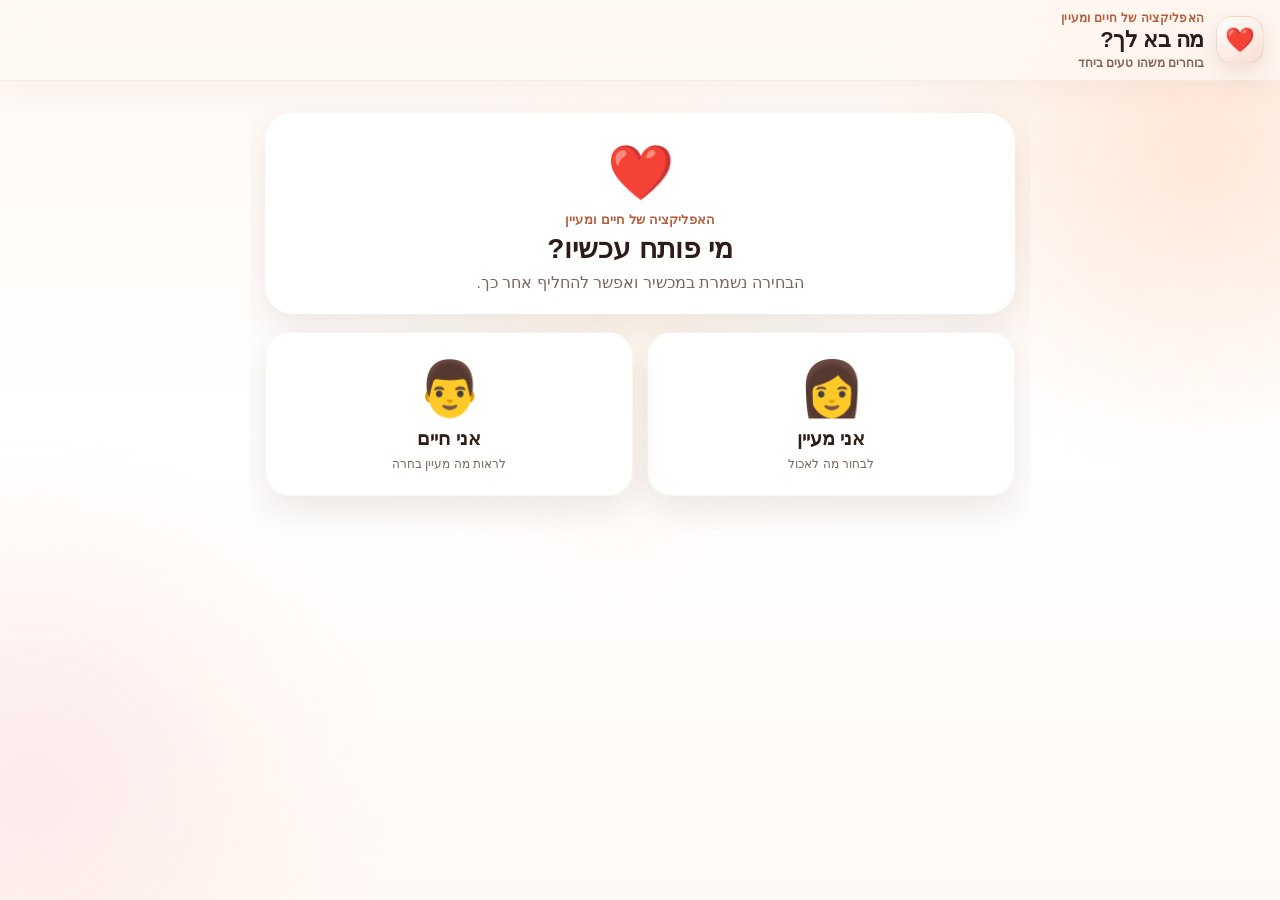
==== commit deb23216: "Add files via upload" ====
--- a/index.html
+++ b/index.html
@@ -12,7 +12,7 @@
   <link rel="stylesheet" href="style.css">
   <title>מה בא לך לאכול אהובתי?</title>
 </head>
-<body data-build="3.6-diamond-polish">
+<body data-build="3.7-design-system-foundation">
   <header class="topbar" role="banner">
     <div class="brand-block">
       <div id="headerAvatar" class="header-avatar" aria-hidden="true">❤️</div>
--- a/style.css
+++ b/style.css
@@ -3887,3 +3887,358 @@
     border:1px solid rgba(64,35,24,.30);
   }
 }
+
+
+/* v3.7 — Design System Foundation 7.4.2A */
+:root{
+  /* Brand & text */
+  --ds-color-bg:#fff9f5;
+  --ds-color-surface:#ffffff;
+  --ds-color-surface-soft:rgba(255,255,255,.88);
+  --ds-color-surface-glass:rgba(255,255,255,.92);
+  --ds-color-surface-muted:#f7ece5;
+
+  --ds-color-text:#2b1a14;
+  --ds-color-text-muted:#756159;
+  --ds-color-text-soft:#9a847b;
+
+  --ds-color-accent:#c75b39;
+  --ds-color-accent-dark:#8c3c26;
+  --ds-color-accent-soft:#f5d8c8;
+  --ds-color-success:#4e8d66;
+  --ds-color-warning:#c68a35;
+  --ds-color-danger:#b64f4f;
+
+  /* Radius scale */
+  --ds-radius-xs:10px;
+  --ds-radius-sm:14px;
+  --ds-radius-md:16px;
+  --ds-radius-lg:20px;
+  --ds-radius-xl:24px;
+  --ds-radius-2xl:28px;
+  --ds-radius-pill:999px;
+
+  /* Spacing scale */
+  --ds-space-1:4px;
+  --ds-space-2:8px;
+  --ds-space-3:12px;
+  --ds-space-4:16px;
+  --ds-space-5:20px;
+  --ds-space-6:24px;
+  --ds-space-7:28px;
+  --ds-space-8:32px;
+
+  /* Blur */
+  --ds-blur-sm:8px;
+  --ds-blur-md:12px;
+  --ds-blur-lg:20px;
+
+  /* Shadows */
+  --ds-shadow-xs:
+    0 4px 12px rgba(71,34,21,.055);
+  --ds-shadow-sm:
+    0 8px 20px rgba(71,34,21,.075),
+    inset 0 1px 0 rgba(255,255,255,.64);
+  --ds-shadow-md:
+    0 14px 34px rgba(71,34,21,.105),
+    inset 0 1px 0 rgba(255,255,255,.60);
+  --ds-shadow-lg:
+    0 20px 48px rgba(71,34,21,.145),
+    inset 0 1px 0 rgba(255,255,255,.70);
+  --ds-shadow-focus:
+    0 0 0 3px rgba(255,255,255,.96),
+    0 0 0 6px rgba(199,91,57,.34);
+
+  /* Motion */
+  --ds-motion-fast:160ms;
+  --ds-motion-base:240ms;
+  --ds-motion-slow:380ms;
+  --ds-ease-standard:cubic-bezier(.2,.82,.2,1);
+  --ds-ease-emphasized:cubic-bezier(.2,.9,.25,1.15);
+
+  /* Component aliases */
+  --surface-primary:var(--ds-color-surface);
+  --surface-secondary:var(--ds-color-surface-soft);
+  --surface-glass:var(--ds-color-surface-glass);
+
+  --accent-primary:var(--ds-color-accent);
+  --accent-secondary:var(--ds-color-accent-dark);
+
+  --radius-sm:var(--ds-radius-sm);
+  --radius-md:var(--ds-radius-md);
+  --radius-lg:var(--ds-radius-lg);
+  --radius-xl:var(--ds-radius-xl);
+
+  --shadow-xs:var(--ds-shadow-xs);
+  --shadow-sm:var(--ds-shadow-sm);
+  --shadow-md:var(--ds-shadow-md);
+  --shadow-lg:var(--ds-shadow-lg);
+
+  --blur-sm:var(--ds-blur-sm);
+  --blur-md:var(--ds-blur-md);
+  --blur-lg:var(--ds-blur-lg);
+
+  --space-1:var(--ds-space-1);
+  --space-2:var(--ds-space-2);
+  --space-3:var(--ds-space-3);
+  --space-4:var(--ds-space-4);
+  --space-5:var(--ds-space-5);
+  --space-6:var(--ds-space-6);
+
+  --motion-fast:var(--ds-motion-fast);
+  --motion-base:var(--ds-motion-base);
+  --motion-slow:var(--ds-motion-slow);
+}
+
+/* Base component primitives */
+.ds-card,
+.glass-card,
+.glass-soft,
+.glass-premium,
+.glass-floating{
+  border:1px solid rgba(123,67,43,.055);
+  border-radius:var(--ds-radius-xl);
+  background:var(--ds-color-surface-glass);
+  box-shadow:var(--ds-shadow-md);
+  backdrop-filter:blur(var(--ds-blur-md));
+  -webkit-backdrop-filter:blur(var(--ds-blur-md));
+}
+
+.glass-soft{
+  background:rgba(255,255,255,.82);
+  box-shadow:var(--ds-shadow-sm);
+}
+
+.glass-premium{
+  background:
+    radial-gradient(circle at 12% 88%,rgba(255,217,193,.45),transparent 36%),
+    linear-gradient(135deg,rgba(255,255,255,.98),rgba(255,247,242,.94));
+  box-shadow:var(--ds-shadow-lg);
+}
+
+.glass-floating{
+  background:rgba(255,255,255,.94);
+  box-shadow:var(--ds-shadow-lg);
+}
+
+/* Existing cards inherit the unified base language */
+.category-card,
+.favorite-card,
+.choice-card,
+.status-card,
+.role-card,
+.haim-card,
+.swipe-card,
+.journal-item,
+.insight-card,
+.insight-of-day,
+.weekly-chart-card,
+.achievement-card,
+.timeline-card,
+.journey-card,
+.rediscover-card,
+.prediction-card,
+.learning-score-card{
+  border:1px solid rgba(123,67,43,.055);
+  border-radius:var(--ds-radius-xl);
+  background-color:var(--ds-color-surface-glass);
+  box-shadow:var(--ds-shadow-md);
+  backdrop-filter:blur(var(--ds-blur-md));
+  -webkit-backdrop-filter:blur(var(--ds-blur-md));
+}
+
+/* Button system */
+.ds-btn,
+.btn-primary,
+.btn-secondary,
+.btn-ghost,
+.btn-icon,
+.btn-floating{
+  min-height:44px;
+  display:inline-flex;
+  align-items:center;
+  justify-content:center;
+  gap:var(--ds-space-2);
+  border-radius:var(--ds-radius-md);
+  font:inherit;
+  font-weight:850;
+  transition:
+    transform var(--ds-motion-fast) var(--ds-ease-standard),
+    box-shadow var(--ds-motion-fast) ease,
+    background-color var(--ds-motion-fast) ease,
+    color var(--ds-motion-fast) ease,
+    filter var(--ds-motion-fast) ease;
+}
+
+.btn-primary{
+  border:0;
+  background:linear-gradient(180deg,#d36b47,#b94830);
+  color:#fff;
+  box-shadow:
+    0 10px 22px rgba(185,72,48,.23),
+    inset 0 1px 0 rgba(255,255,255,.22);
+}
+
+.btn-secondary{
+  border:1px solid rgba(123,67,43,.11);
+  background:rgba(255,255,255,.9);
+  color:var(--ds-color-accent-dark);
+  box-shadow:var(--ds-shadow-sm);
+}
+
+.btn-ghost{
+  border:1px solid transparent;
+  background:transparent;
+  color:var(--ds-color-accent-dark);
+}
+
+.btn-icon{
+  width:44px;
+  min-width:44px;
+  padding:0;
+  border:1px solid rgba(123,67,43,.08);
+  background:rgba(255,255,255,.9);
+  color:var(--ds-color-accent-dark);
+  box-shadow:var(--ds-shadow-sm);
+}
+
+.btn-floating{
+  border:0;
+  background:rgba(255,255,255,.95);
+  color:var(--ds-color-accent-dark);
+  box-shadow:var(--ds-shadow-lg);
+}
+
+/* Existing buttons mapped to the same system */
+.primary-btn{
+  border-radius:var(--ds-radius-md);
+  box-shadow:
+    0 10px 22px rgba(185,72,48,.23),
+    inset 0 1px 0 rgba(255,255,255,.22);
+}
+
+.secondary-btn,
+.favorites-entry-btn,
+.journal-entry-btn,
+.insights-entry-btn,
+.timeline-entry-btn,
+.header-icon-btn,
+.icon-btn{
+  border-radius:var(--ds-radius-md);
+  box-shadow:var(--ds-shadow-sm);
+}
+
+/* Official motion utilities */
+.motion-fade{
+  animation:dsFade var(--ds-motion-base) var(--ds-ease-standard) both;
+}
+
+.motion-slide{
+  animation:dsSlide var(--ds-motion-base) var(--ds-ease-standard) both;
+}
+
+.motion-scale{
+  animation:dsScale var(--ds-motion-base) var(--ds-ease-standard) both;
+}
+
+.motion-pop{
+  animation:dsPop var(--ds-motion-slow) var(--ds-ease-emphasized) both;
+}
+
+.motion-reveal{
+  animation:dsReveal var(--ds-motion-slow) var(--ds-ease-standard) both;
+}
+
+@keyframes dsFade{
+  from{opacity:0}
+  to{opacity:1}
+}
+
+@keyframes dsSlide{
+  from{opacity:0;transform:translateY(10px)}
+  to{opacity:1;transform:translateY(0)}
+}
+
+@keyframes dsScale{
+  from{opacity:0;transform:scale(.985)}
+  to{opacity:1;transform:scale(1)}
+}
+
+@keyframes dsPop{
+  0%{opacity:0;transform:scale(.86)}
+  62%{opacity:1;transform:scale(1.055)}
+  100%{opacity:1;transform:scale(1)}
+}
+
+@keyframes dsReveal{
+  from{
+    opacity:0;
+    transform:translateY(12px) scale(.988);
+    filter:blur(2px);
+  }
+  to{
+    opacity:1;
+    transform:translateY(0) scale(1);
+    filter:blur(0);
+  }
+}
+
+/* Unified interaction states */
+button:not(:disabled):active,
+.ds-btn:not(:disabled):active,
+.btn-primary:not(:disabled):active,
+.btn-secondary:not(:disabled):active,
+.btn-ghost:not(:disabled):active,
+.btn-icon:not(:disabled):active,
+.btn-floating:not(:disabled):active{
+  transform:translateY(1px) scale(.976);
+}
+
+button:disabled,
+.ds-btn:disabled,
+.btn-primary:disabled,
+.btn-secondary:disabled,
+.btn-ghost:disabled,
+.btn-icon:disabled,
+.btn-floating:disabled{
+  opacity:.5;
+  filter:saturate(.65);
+  cursor:not-allowed;
+}
+
+button:focus-visible,
+a:focus-visible,
+[tabindex]:focus-visible{
+  outline:none;
+  box-shadow:
+    var(--ds-shadow-focus),
+    var(--ds-shadow-sm);
+}
+
+@media(hover:hover) and (pointer:fine){
+  .ds-card:hover,
+  .glass-card:hover,
+  .glass-premium:hover,
+  .glass-floating:hover{
+    transform:translateY(-3px);
+    box-shadow:var(--ds-shadow-lg);
+  }
+
+  .btn-primary:hover,
+  .btn-secondary:hover,
+  .btn-ghost:hover,
+  .btn-icon:hover,
+  .btn-floating:hover{
+    filter:saturate(1.035) brightness(1.01);
+  }
+}
+
+@media(prefers-reduced-motion:reduce){
+  .motion-fade,
+  .motion-slide,
+  .motion-scale,
+  .motion-pop,
+  .motion-reveal{
+    animation:none!important;
+  }
+}
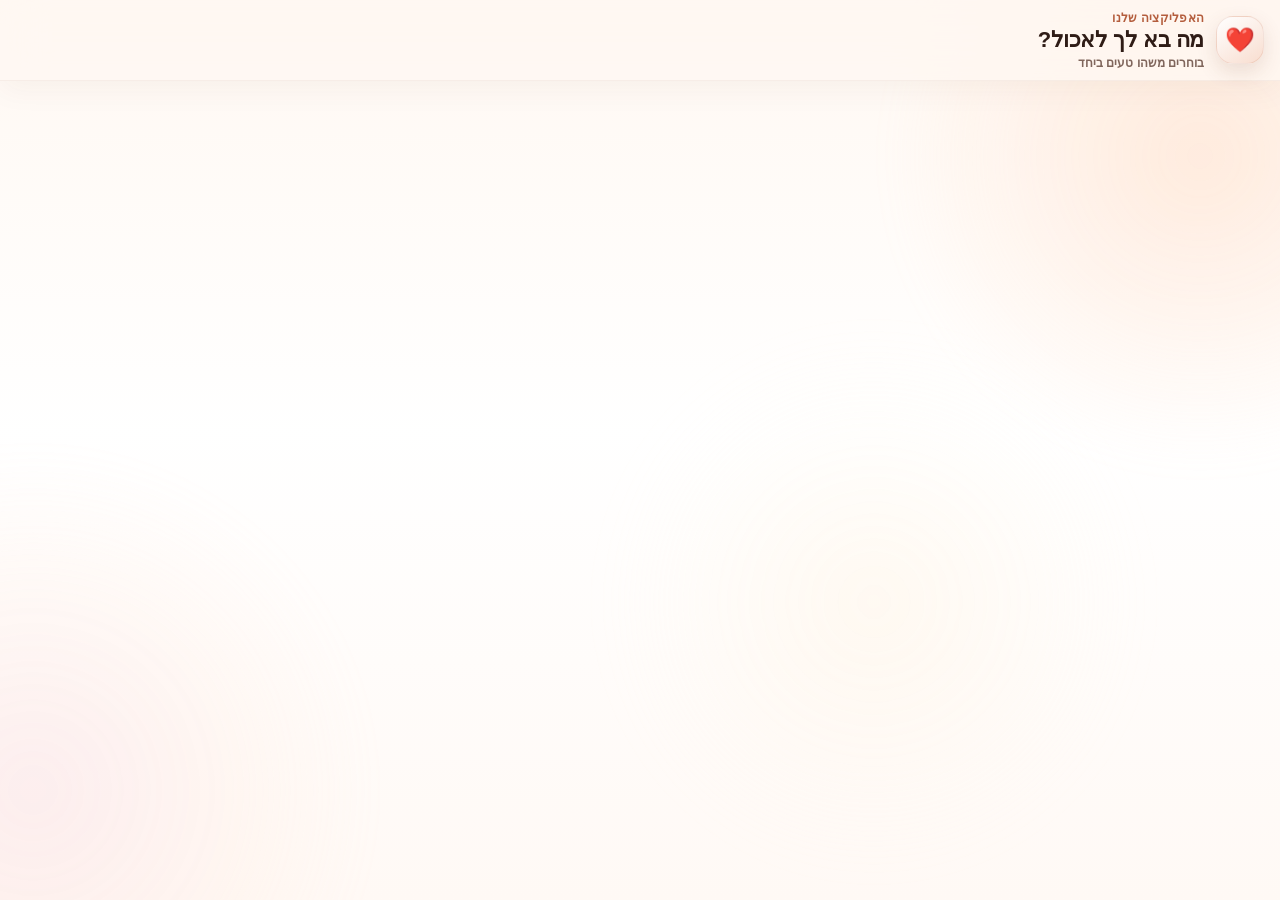
==== commit 38c74ba4: "Add files via upload" ====
--- a/index.html
+++ b/index.html
@@ -12,7 +12,7 @@
   <link rel="stylesheet" href="style.css">
   <title>מה בא לך לאכול אהובתי?</title>
 </head>
-<body data-build="3.7-design-system-foundation">
+<body data-build="3.8-native-feel">
   <header class="topbar" role="banner">
     <div class="brand-block">
       <div id="headerAvatar" class="header-avatar" aria-hidden="true">❤️</div>
@@ -519,5 +519,19 @@
   </template>
 
   <script type="module" src="js/app.js"></script>
+
+  <div id="toastHost" class="toast-host" aria-live="polite" aria-atomic="true"></div>
+
+  <div id="celebrationHost" class="celebration-host hidden" aria-hidden="true">
+    <div class="celebration-backdrop"></div>
+    <section class="celebration-card" role="dialog" aria-modal="true" aria-labelledby="celebrationTitle">
+      <div id="celebrationIcon" class="celebration-icon">🏆</div>
+      <h2 id="celebrationTitle">כל הכבוד!</h2>
+      <p id="celebrationMessage">פתחתם הישג חדש.</p>
+      <button id="celebrationCloseBtn" class="primary-btn" type="button">איזה כיף</button>
+      <div id="celebrationParticles" class="celebration-particles" aria-hidden="true"></div>
+    </section>
+  </div>
+
 </body>
 </html>
--- a/style.css
+++ b/style.css
@@ -4242,3 +4242,321 @@
     animation:none!important;
   }
 }
+
+
+/* v3.8 — Native Feel 7.4.2B */
+html{
+  overscroll-behavior-y:none;
+  background:var(--ds-color-bg);
+}
+
+body{
+  min-height:100dvh;
+  overscroll-behavior-y:none;
+  touch-action:manipulation;
+}
+
+body::before,
+body::after,
+.app-shell::before{
+  transform:translateZ(0);
+  backface-visibility:hidden;
+}
+
+/* Ambient layer refinement */
+body::before{
+  animation-duration:24s;
+  opacity:.34;
+}
+
+body::after{
+  animation-duration:30s;
+  opacity:.30;
+}
+
+.app-shell::before{
+  animation-duration:28s;
+  opacity:.5;
+}
+
+/* Toast engine */
+.toast-host{
+  position:fixed;
+  z-index:1200;
+  left:max(14px,env(safe-area-inset-left));
+  right:max(14px,env(safe-area-inset-right));
+  bottom:max(18px,calc(env(safe-area-inset-bottom) + 12px));
+  display:flex;
+  flex-direction:column;
+  align-items:center;
+  pointer-events:none;
+}
+
+.app-toast{
+  width:min(100%,460px);
+  display:grid;
+  grid-template-columns:42px minmax(0,1fr) 34px;
+  align-items:center;
+  gap:10px;
+  padding:11px 12px;
+  border:1px solid rgba(123,67,43,.075);
+  border-radius:18px;
+  background:rgba(255,255,255,.94);
+  box-shadow:var(--ds-shadow-lg);
+  backdrop-filter:blur(var(--ds-blur-lg));
+  -webkit-backdrop-filter:blur(var(--ds-blur-lg));
+  opacity:0;
+  transform:translateY(16px) scale(.985);
+  transition:
+    opacity 220ms var(--ds-ease-standard),
+    transform 220ms var(--ds-ease-standard);
+  pointer-events:auto;
+}
+
+.app-toast.is-visible{
+  opacity:1;
+  transform:translateY(0) scale(1);
+}
+
+.app-toast.is-leaving{
+  opacity:0;
+  transform:translateY(8px) scale(.99);
+}
+
+.app-toast-icon{
+  width:42px;
+  height:42px;
+  display:grid;
+  place-items:center;
+  border-radius:14px;
+  background:rgba(255,245,239,.94);
+  font-size:21px;
+}
+
+.app-toast-copy{
+  min-width:0;
+  display:flex;
+  flex-direction:column;
+  gap:2px;
+}
+
+.app-toast-copy strong{
+  font-size:14px;
+}
+
+.app-toast-copy span{
+  overflow:hidden;
+  color:var(--ds-color-text-muted);
+  font-size:12px;
+  text-overflow:ellipsis;
+  white-space:nowrap;
+}
+
+.app-toast-close{
+  width:34px;
+  height:34px;
+  min-width:34px;
+  border:0;
+  border-radius:12px;
+  background:transparent;
+  color:var(--ds-color-text-muted);
+  font-size:22px;
+}
+
+.app-toast-success .app-toast-icon{background:rgba(78,141,102,.12)}
+.app-toast-favorite .app-toast-icon{background:rgba(202,83,109,.12)}
+.app-toast-achievement .app-toast-icon{background:rgba(198,138,53,.14)}
+.app-toast-prediction .app-toast-icon{background:rgba(115,88,178,.12)}
+.app-toast-error .app-toast-icon{background:rgba(182,79,79,.12)}
+
+/* Celebration engine */
+.celebration-host{
+  position:fixed;
+  z-index:1300;
+  inset:0;
+  display:grid;
+  place-items:center;
+  padding:
+    max(18px,env(safe-area-inset-top))
+    max(18px,env(safe-area-inset-right))
+    max(18px,env(safe-area-inset-bottom))
+    max(18px,env(safe-area-inset-left));
+  opacity:0;
+  transition:opacity 260ms ease;
+}
+
+.celebration-host.is-visible{
+  opacity:1;
+}
+
+.celebration-backdrop{
+  position:absolute;
+  inset:0;
+  background:rgba(45,26,19,.36);
+  backdrop-filter:blur(8px);
+  -webkit-backdrop-filter:blur(8px);
+}
+
+.celebration-card{
+  position:relative;
+  z-index:2;
+  width:min(100%,390px);
+  padding:28px 22px 22px;
+  overflow:hidden;
+  border:1px solid rgba(255,255,255,.5);
+  border-radius:28px;
+  background:
+    radial-gradient(circle at 50% 0%,rgba(255,224,204,.92),transparent 42%),
+    rgba(255,255,255,.97);
+  box-shadow:0 28px 72px rgba(54,25,15,.30);
+  text-align:center;
+  transform:translateY(18px) scale(.94);
+  transition:transform 360ms var(--ds-ease-emphasized);
+}
+
+.celebration-host.is-visible .celebration-card{
+  transform:translateY(0) scale(1);
+}
+
+.celebration-icon{
+  width:76px;
+  height:76px;
+  display:grid;
+  place-items:center;
+  margin:0 auto 14px;
+  border-radius:26px;
+  background:rgba(255,255,255,.88);
+  font-size:38px;
+  box-shadow:var(--ds-shadow-md);
+  animation:celebrationIconPop .62s var(--ds-ease-emphasized) both;
+}
+
+.celebration-card h2{
+  margin:0 0 7px;
+  font-size:27px;
+}
+
+.celebration-card p{
+  margin:0 0 18px;
+  color:var(--ds-color-text-muted);
+  line-height:1.5;
+}
+
+.celebration-particles{
+  position:absolute;
+  inset:0;
+  overflow:hidden;
+  pointer-events:none;
+}
+
+.celebration-particles span{
+  position:absolute;
+  left:var(--particle-x);
+  bottom:36%;
+  opacity:0;
+  animation:
+    celebrationParticle 1.15s var(--particle-delay)
+    var(--ds-ease-standard) forwards;
+}
+
+@keyframes celebrationIconPop{
+  0%{opacity:0;transform:scale(.55) rotate(-8deg)}
+  60%{opacity:1;transform:scale(1.12) rotate(3deg)}
+  100%{opacity:1;transform:scale(1) rotate(0)}
+}
+
+@keyframes celebrationParticle{
+  0%{
+    opacity:0;
+    transform:translate(-50%,0) scale(.5) rotate(0);
+  }
+  18%{opacity:1}
+  100%{
+    opacity:0;
+    transform:
+      translate(calc(-50% + var(--particle-drift)),-150px)
+      scale(1.05)
+      rotate(var(--particle-rotate));
+  }
+}
+
+/* Skeleton engine */
+.has-skeleton{
+  position:relative;
+  overflow:hidden;
+}
+
+.has-skeleton::after{
+  content:'';
+  position:absolute;
+  z-index:5;
+  inset:0;
+  background:
+    linear-gradient(
+      105deg,
+      rgba(242,223,211,.9) 20%,
+      rgba(255,248,243,.98) 38%,
+      rgba(242,223,211,.9) 56%
+    );
+  background-size:220% 100%;
+  animation:skeletonShimmer 1.15s linear infinite;
+}
+
+.image-ready::after{
+  opacity:0;
+  pointer-events:none;
+  transition:opacity 240ms ease;
+}
+
+@keyframes skeletonShimmer{
+  from{background-position:200% 0}
+  to{background-position:-20% 0}
+}
+
+/* Native touch and scroll refinement */
+button,
+[role="button"],
+a{
+  -webkit-tap-highlight-color:transparent;
+}
+
+.app-shell{
+  scroll-margin-top:env(safe-area-inset-top);
+}
+
+@media(orientation:landscape) and (max-height:520px){
+  .topbar{
+    padding-top:calc(7px + env(safe-area-inset-top));
+    padding-bottom:7px;
+  }
+
+  .app-shell{
+    padding-top:10px;
+  }
+}
+
+@media(prefers-reduced-motion:reduce){
+  body::before,
+  body::after,
+  .app-shell::before,
+  .celebration-icon,
+  .celebration-particles span,
+  .has-skeleton::after{
+    animation:none!important;
+  }
+
+  .celebration-card,
+  .celebration-host,
+  .app-toast{
+    transition:none!important;
+  }
+}
+
+@media(prefers-reduced-transparency:reduce){
+  .app-toast,
+  .celebration-card{
+    backdrop-filter:none!important;
+    -webkit-backdrop-filter:none!important;
+    background:#fff!important;
+  }
+}
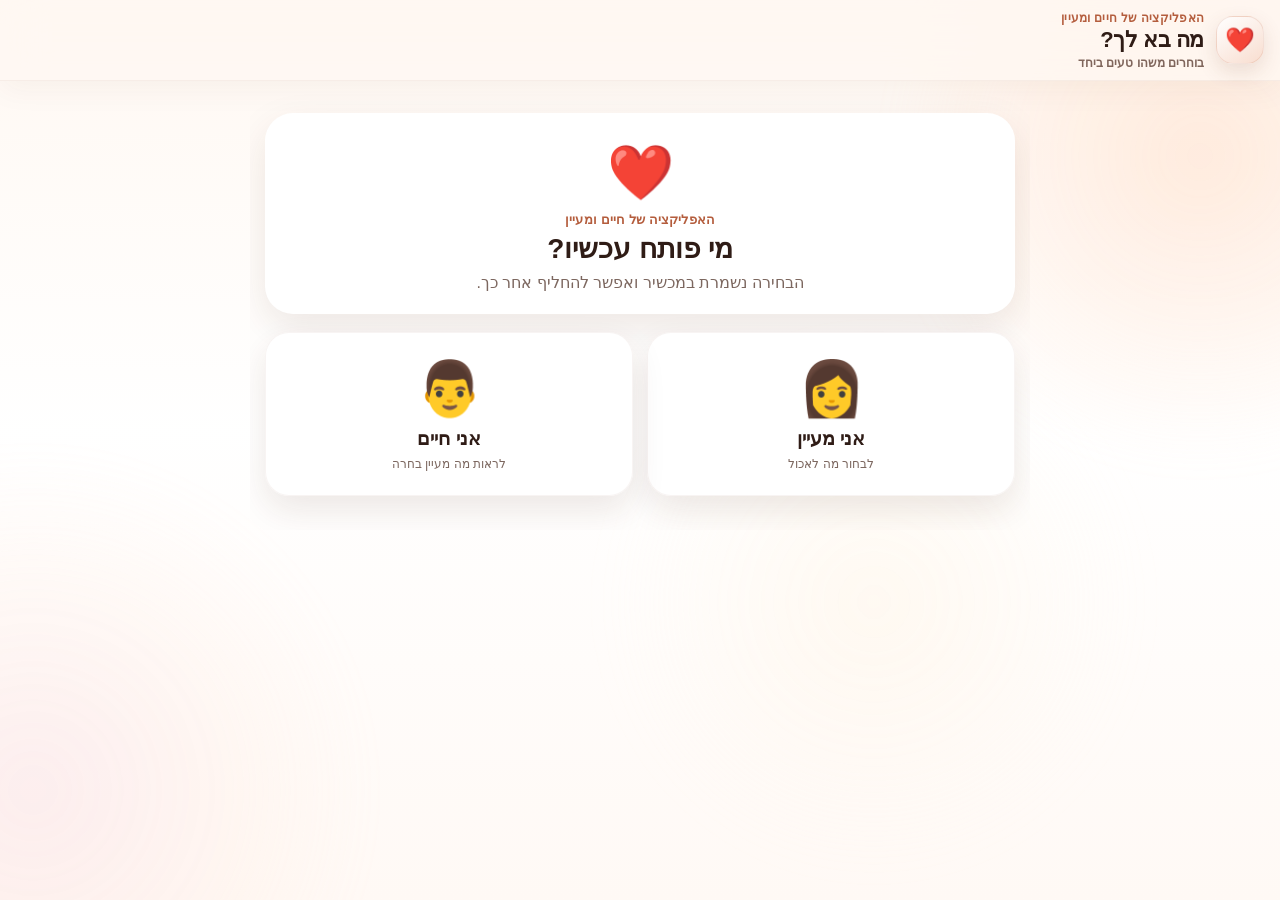
==== commit 3e1626f1: "Add files via upload" ====
--- a/index.html
+++ b/index.html
@@ -12,7 +12,7 @@
   <link rel="stylesheet" href="style.css">
   <title>מה בא לך לאכול אהובתי?</title>
 </head>
-<body data-build="3.8-native-feel">
+<body data-build="3.8.1-native-feel-hotfix">
   <header class="topbar" role="banner">
     <div class="brand-block">
       <div id="headerAvatar" class="header-avatar" aria-hidden="true">❤️</div>
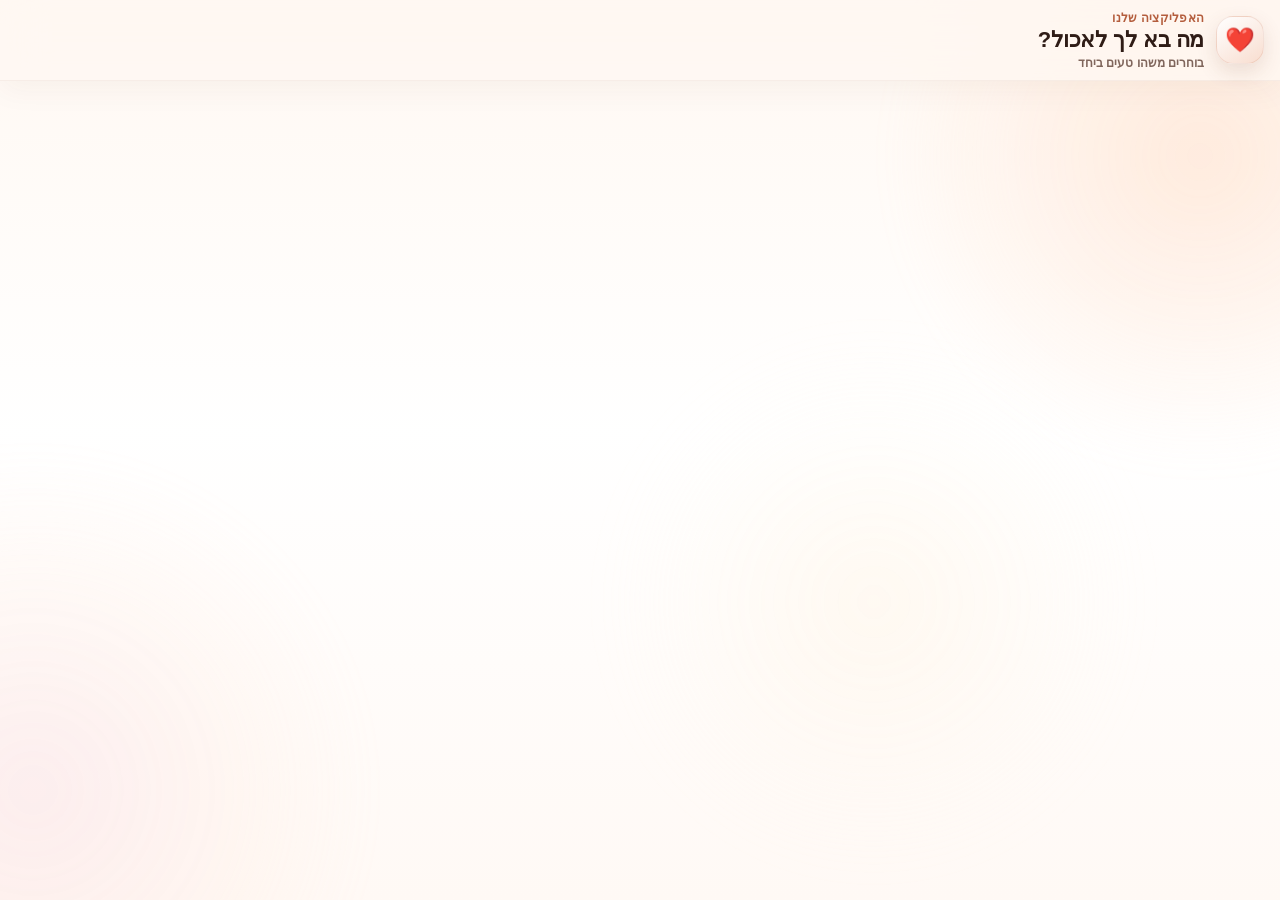
==== commit 99a16591: "Add files via upload" ====
--- a/index.html
+++ b/index.html
@@ -12,7 +12,7 @@
   <link rel="stylesheet" href="style.css">
   <title>מה בא לך לאכול אהובתי?</title>
 </head>
-<body data-build="3.8.1-native-feel-hotfix">
+<body data-build="1.0.0-rc1">
   <header class="topbar" role="banner">
     <div class="brand-block">
       <div id="headerAvatar" class="header-avatar" aria-hidden="true">❤️</div>
@@ -533,5 +533,19 @@
     </section>
   </div>
 
+
+  <section id="runtimeRecovery" class="runtime-recovery hidden" role="alert">
+    <div class="runtime-recovery-card">
+      <div class="status-emoji">🛠️</div>
+      <h2>משהו קטן השתבש</h2>
+      <p>האפליקציה לא הצליחה להשלים את הטעינה. אפשר לנסות שוב בלי למחוק את הנתונים.</p>
+      <div class="runtime-recovery-actions">
+        <button id="runtimeRetryBtn" class="primary-btn" type="button">לנסות שוב</button>
+        <button id="runtimeReloadBtn" class="secondary-btn" type="button">רענון מלא</button>
+      </div>
+      <small id="runtimeErrorCode"></small>
+    </div>
+  </section>
+
 </body>
 </html>
--- a/style.css
+++ b/style.css
@@ -4560,3 +4560,79 @@
     background:#fff!important;
   }
 }
+
+
+/* v1.0.0-rc1 — Release Candidate Stability */
+.runtime-recovery{
+  position:fixed;
+  z-index:1500;
+  inset:0;
+  display:grid;
+  place-items:center;
+  padding:
+    max(18px,env(safe-area-inset-top))
+    max(18px,env(safe-area-inset-right))
+    max(18px,env(safe-area-inset-bottom))
+    max(18px,env(safe-area-inset-left));
+  background:rgba(44,26,19,.38);
+  backdrop-filter:blur(10px);
+  -webkit-backdrop-filter:blur(10px);
+}
+
+.runtime-recovery-card{
+  width:min(100%,430px);
+  padding:28px 22px;
+  border:1px solid rgba(255,255,255,.58);
+  border-radius:28px;
+  background:
+    radial-gradient(circle at 50% 0%,rgba(255,224,204,.78),transparent 42%),
+    rgba(255,255,255,.98);
+  box-shadow:0 28px 72px rgba(54,25,15,.30);
+  text-align:center;
+}
+
+.runtime-recovery-card h2{
+  margin:8px 0 6px;
+  font-size:26px;
+}
+
+.runtime-recovery-card p{
+  margin:0 auto 18px;
+  max-width:34ch;
+  color:var(--ds-color-text-muted);
+  line-height:1.55;
+}
+
+.runtime-recovery-actions{
+  display:flex;
+  justify-content:center;
+  flex-wrap:wrap;
+  gap:9px;
+}
+
+.runtime-recovery-card small{
+  display:block;
+  max-width:100%;
+  margin-top:14px;
+  overflow-wrap:anywhere;
+  color:var(--ds-color-text-soft);
+  font-size:10px;
+}
+
+@media(max-width:380px){
+  .runtime-recovery-actions{
+    flex-direction:column;
+  }
+
+  .runtime-recovery-actions button{
+    width:100%;
+  }
+}
+
+@media(prefers-reduced-transparency:reduce){
+  .runtime-recovery,
+  .runtime-recovery-card{
+    backdrop-filter:none!important;
+    -webkit-backdrop-filter:none!important;
+  }
+}
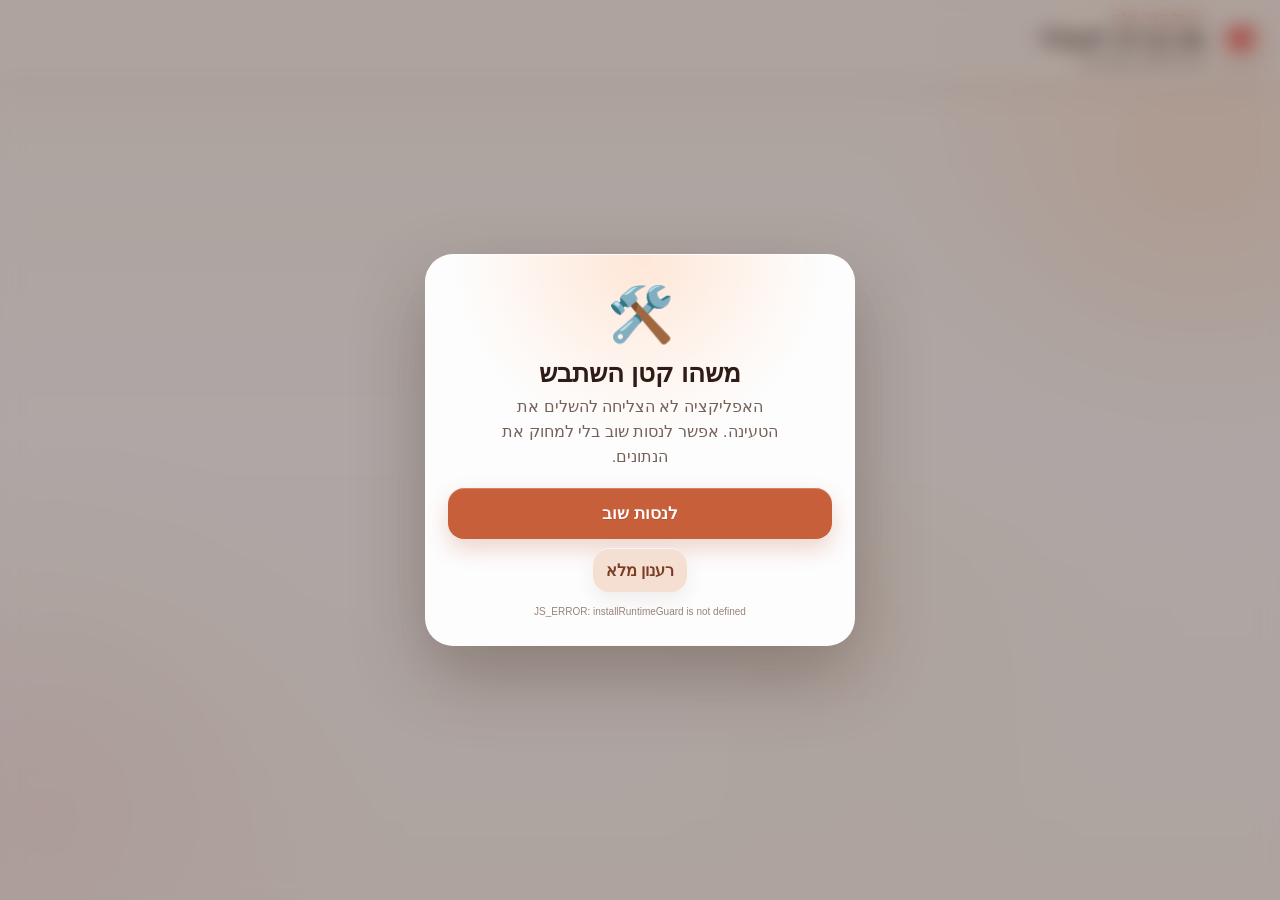
==== commit 5f3f71be: "Add files via upload" ====
--- a/index.html
+++ b/index.html
@@ -12,7 +12,7 @@
   <link rel="stylesheet" href="style.css">
   <title>מה בא לך לאכול אהובתי?</title>
 </head>
-<body data-build="1.0.0-rc1">
+<body data-build="1.0.0-rc1.1-loader-hotfix">
   <header class="topbar" role="banner">
     <div class="brand-block">
       <div id="headerAvatar" class="header-avatar" aria-hidden="true">❤️</div>
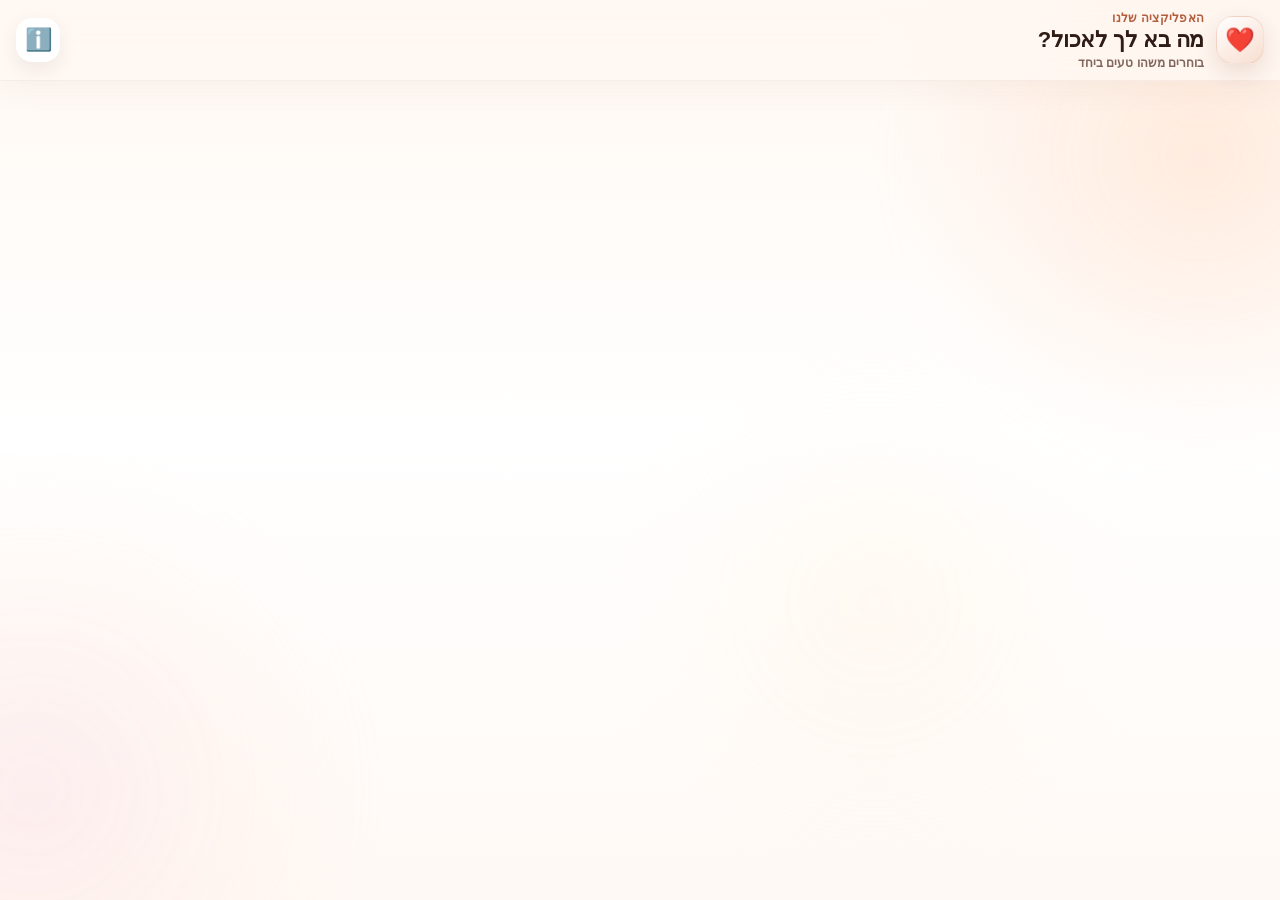
==== commit 9ab201d4: "Add files via upload" ====
--- a/index.html
+++ b/index.html
@@ -12,7 +12,7 @@
   <link rel="stylesheet" href="style.css">
   <title>מה בא לך לאכול אהובתי?</title>
 </head>
-<body data-build="1.0.0-rc1.1-loader-hotfix">
+<body data-build="1.0.0-rc01-build-info">
   <header class="topbar" role="banner">
     <div class="brand-block">
       <div id="headerAvatar" class="header-avatar" aria-hidden="true">❤️</div>
@@ -23,6 +23,7 @@
       </div>
     </div>
     <div class="header-actions">
+      <a class="icon-btn about-link-btn" href="about.html" aria-label="אודות האפליקציה" title="אודות">ℹ️</a>
       <button id="switchRoleBtn" class="icon-btn profile-btn hidden" type="button" aria-label="החלפת משתמש">👤</button>
       <button id="backBtn" class="icon-btn hidden" type="button" aria-label="חזרה">←</button>
     </div>
@@ -533,19 +534,5 @@
     </section>
   </div>
 
-
-  <section id="runtimeRecovery" class="runtime-recovery hidden" role="alert">
-    <div class="runtime-recovery-card">
-      <div class="status-emoji">🛠️</div>
-      <h2>משהו קטן השתבש</h2>
-      <p>האפליקציה לא הצליחה להשלים את הטעינה. אפשר לנסות שוב בלי למחוק את הנתונים.</p>
-      <div class="runtime-recovery-actions">
-        <button id="runtimeRetryBtn" class="primary-btn" type="button">לנסות שוב</button>
-        <button id="runtimeReloadBtn" class="secondary-btn" type="button">רענון מלא</button>
-      </div>
-      <small id="runtimeErrorCode"></small>
-    </div>
-  </section>
-
 </body>
 </html>
--- a/style.css
+++ b/style.css
@@ -4562,77 +4562,10 @@
 }
 
 
-/* v1.0.0-rc1 — Release Candidate Stability */
-.runtime-recovery{
-  position:fixed;
-  z-index:1500;
-  inset:0;
-  display:grid;
+/* RC-01 — Static About link */
+.about-link-btn{
+  display:inline-grid;
   place-items:center;
-  padding:
-    max(18px,env(safe-area-inset-top))
-    max(18px,env(safe-area-inset-right))
-    max(18px,env(safe-area-inset-bottom))
-    max(18px,env(safe-area-inset-left));
-  background:rgba(44,26,19,.38);
-  backdrop-filter:blur(10px);
-  -webkit-backdrop-filter:blur(10px);
-}
-
-.runtime-recovery-card{
-  width:min(100%,430px);
-  padding:28px 22px;
-  border:1px solid rgba(255,255,255,.58);
-  border-radius:28px;
-  background:
-    radial-gradient(circle at 50% 0%,rgba(255,224,204,.78),transparent 42%),
-    rgba(255,255,255,.98);
-  box-shadow:0 28px 72px rgba(54,25,15,.30);
-  text-align:center;
-}
-
-.runtime-recovery-card h2{
-  margin:8px 0 6px;
-  font-size:26px;
-}
-
-.runtime-recovery-card p{
-  margin:0 auto 18px;
-  max-width:34ch;
-  color:var(--ds-color-text-muted);
-  line-height:1.55;
-}
-
-.runtime-recovery-actions{
-  display:flex;
-  justify-content:center;
-  flex-wrap:wrap;
-  gap:9px;
-}
-
-.runtime-recovery-card small{
-  display:block;
-  max-width:100%;
-  margin-top:14px;
-  overflow-wrap:anywhere;
-  color:var(--ds-color-text-soft);
-  font-size:10px;
-}
-
-@media(max-width:380px){
-  .runtime-recovery-actions{
-    flex-direction:column;
-  }
-
-  .runtime-recovery-actions button{
-    width:100%;
-  }
-}
-
-@media(prefers-reduced-transparency:reduce){
-  .runtime-recovery,
-  .runtime-recovery-card{
-    backdrop-filter:none!important;
-    -webkit-backdrop-filter:none!important;
-  }
-}
+  text-decoration:none;
+  line-height:1;
+}
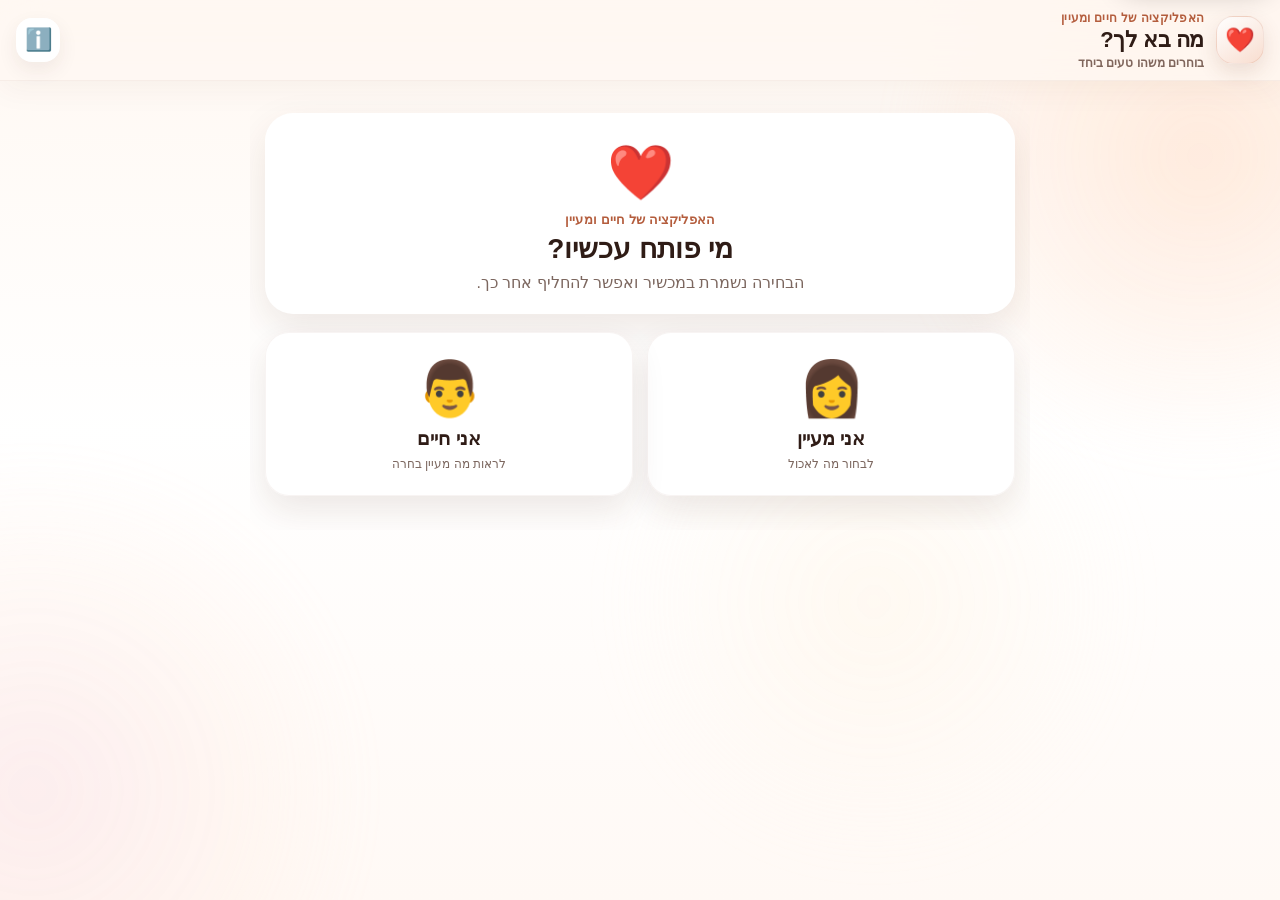
==== commit 8b09662f: "Add files via upload" ====
--- a/index.html
+++ b/index.html
@@ -12,7 +12,8 @@
   <link rel="stylesheet" href="style.css">
   <title>מה בא לך לאכול אהובתי?</title>
 </head>
-<body data-build="1.0.0-rc01-build-info">
+<body data-build="1.0.0-rc04-accessibility-polish">
+  <a class="skip-link" href="#mainContent">דלגו לתוכן הראשי</a>
   <header class="topbar" role="banner">
     <div class="brand-block">
       <div id="headerAvatar" class="header-avatar" aria-hidden="true">❤️</div>
@@ -29,7 +30,7 @@
     </div>
   </header>
 
-  <main class="app-shell" id="mainContent">
+  <main class="app-shell" id="mainContent" tabindex="-1">
     <section id="roleView" class="role-screen hidden">
       <div class="role-intro">
         <div class="role-logo">❤️</div>
@@ -38,12 +39,12 @@
         <p>הבחירה נשמרת במכשיר ואפשר להחליף אחר כך.</p>
       </div>
       <div class="role-grid">
-        <button id="chooseMaayanBtn" class="role-card" type="button">
+        <button id="chooseMaayanBtn" class="role-card" type="button" aria-label="להיכנס כאני מעיין ולבחור מה לאכול">
           <span class="role-avatar">👩</span>
           <strong>אני מעיין</strong>
           <small>לבחור מה לאכול</small>
         </button>
-        <button id="chooseHaimBtn" class="role-card" type="button">
+        <button id="chooseHaimBtn" class="role-card" type="button" aria-label="להיכנס כאני חיים ולראות מה מעיין בחרה">
           <span class="role-avatar">👨</span>
           <strong>אני חיים</strong>
           <small>לראות מה מעיין בחרה</small>
@@ -57,7 +58,7 @@
       <p>עוד רגע הכול מוכן</p>
     </section>
 
-    <section id="errorView" class="status-card hidden">
+    <section id="errorView" class="status-card hidden" role="alert">
       <div class="status-emoji">😕</div>
       <h2>לא הצלחנו לטעון</h2>
       <p id="errorText">בדוק את החיבור ונסה שוב.</p>
--- a/style.css
+++ b/style.css
@@ -4569,3 +4569,138 @@
   text-decoration:none;
   line-height:1;
 }
+
+
+/* v1.0.0 RC-04 — Accessibility & Responsive Polish */
+.skip-link{
+  position:fixed;
+  z-index:2000;
+  top:max(8px,env(safe-area-inset-top));
+  right:12px;
+  padding:10px 14px;
+  border-radius:14px;
+  background:#2b1a14;
+  color:#fff;
+  text-decoration:none;
+  font-weight:900;
+  box-shadow:0 10px 28px rgba(0,0,0,.24);
+  transform:translateY(-160%);
+  transition:transform 160ms ease;
+}
+
+.skip-link:focus{
+  transform:translateY(0);
+}
+
+button,
+a,
+[role="button"]{
+  min-height:44px;
+}
+
+.icon-btn,
+.header-icon-btn,
+.btn-icon,
+.app-toast-close{
+  min-width:44px;
+  min-height:44px;
+}
+
+button:focus-visible,
+a:focus-visible,
+[tabindex]:focus-visible{
+  outline:3px solid rgba(140,60,38,.72);
+  outline-offset:3px;
+}
+
+#mainContent:focus{
+  outline:none;
+}
+
+p,
+li,
+small,
+span{
+  overflow-wrap:anywhere;
+}
+
+.primary-btn,
+.secondary-btn,
+.role-card,
+.category-card,
+.favorite-card,
+.timeline-card{
+  touch-action:manipulation;
+}
+
+@media(max-width:420px){
+  .topbar{
+    gap:8px;
+  }
+
+  .header-actions{
+    gap:6px;
+  }
+
+  .app-title{
+    min-width:0;
+  }
+
+  .app-title h1{
+    overflow:hidden;
+    text-overflow:ellipsis;
+    white-space:nowrap;
+  }
+
+  .role-card,
+  .category-card,
+  .favorite-card,
+  .timeline-card{
+    scroll-margin-top:90px;
+  }
+}
+
+@media(max-width:340px){
+  .app-title h1{
+    font-size:18px;
+  }
+
+  .app-title p{
+    font-size:10px;
+  }
+
+  .header-actions .icon-btn{
+    min-width:40px;
+    width:40px;
+    min-height:40px;
+    height:40px;
+  }
+}
+
+@media(prefers-contrast:more){
+  button,
+  a,
+  .category-card,
+  .favorite-card,
+  .timeline-card,
+  .insight-card,
+  .achievement-card{
+    border-color:rgba(43,26,20,.42)!important;
+  }
+
+  .eyebrow,
+  .timeline-card-meta span,
+  .achievement-progress-meta span{
+    color:#6f2e1d!important;
+  }
+}
+
+@media(forced-colors:active){
+  button,
+  a,
+  .category-card,
+  .favorite-card,
+  .timeline-card{
+    forced-color-adjust:auto;
+  }
+}
